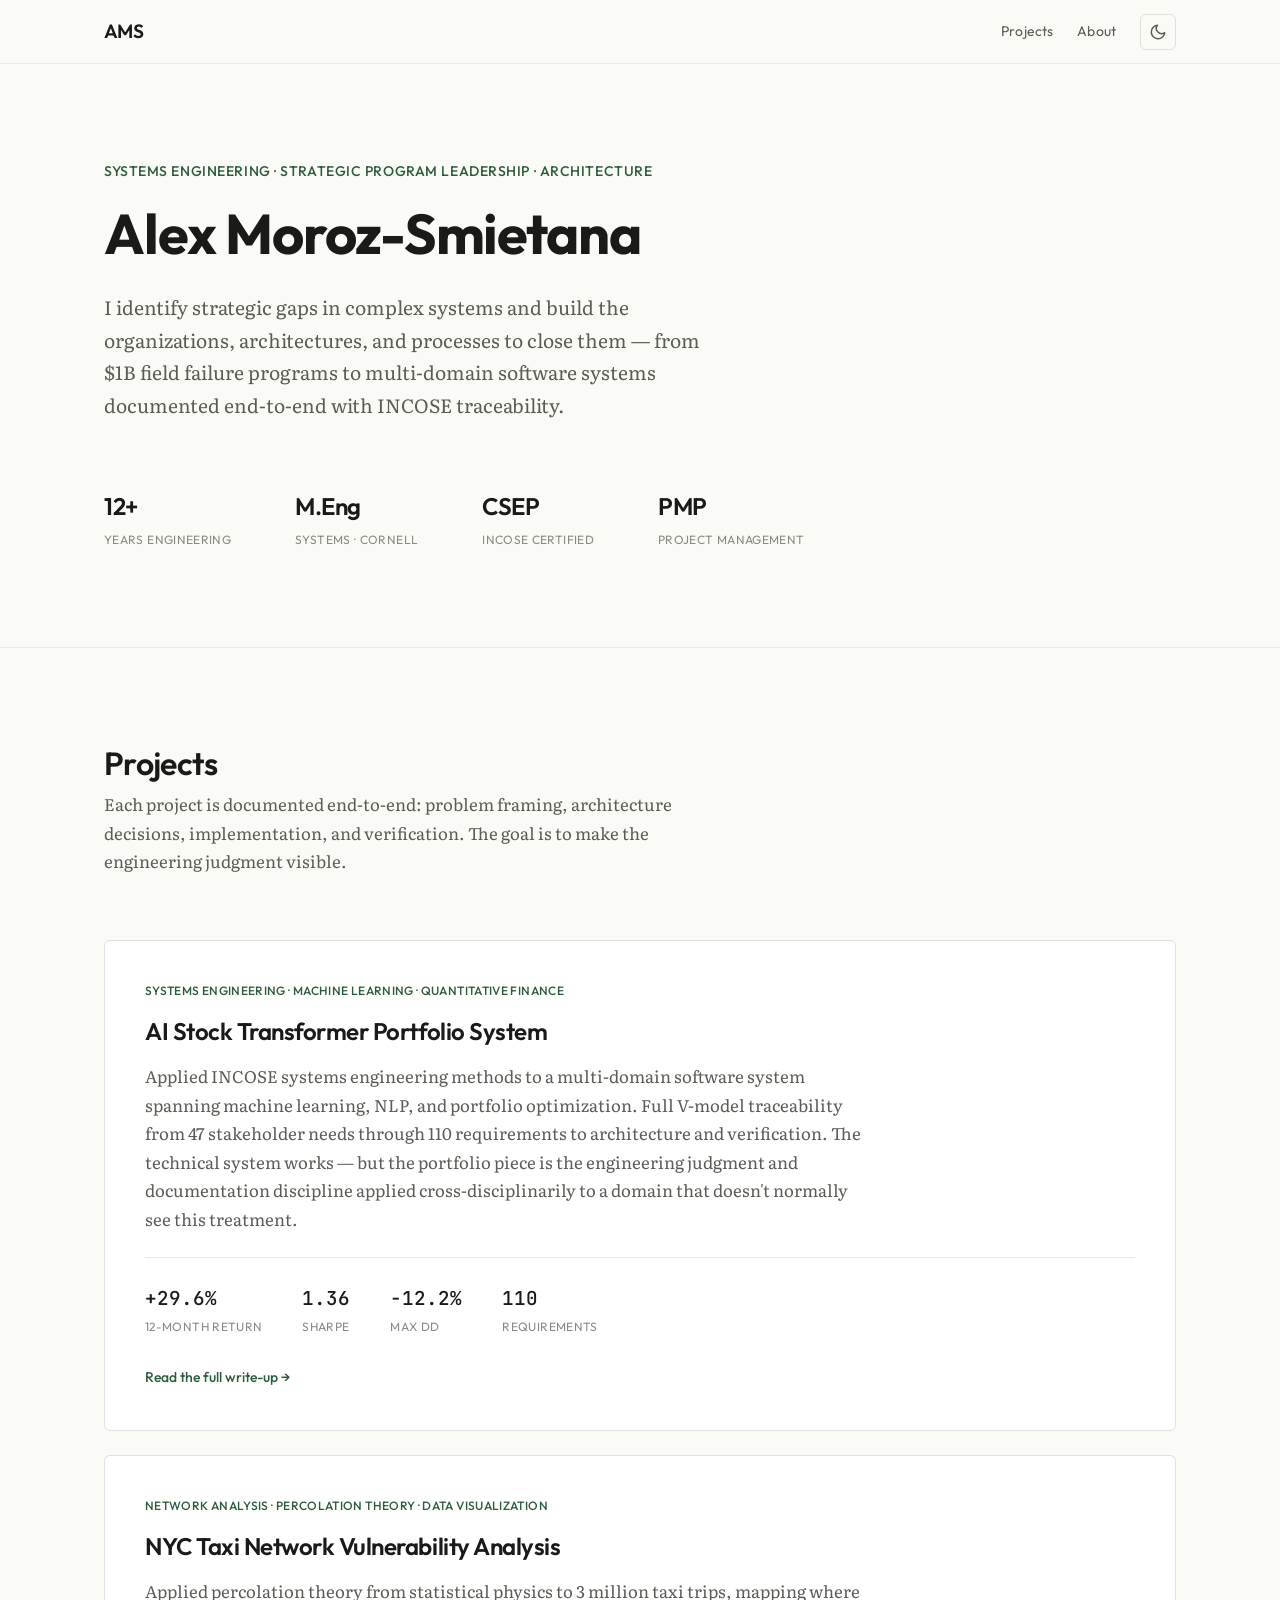
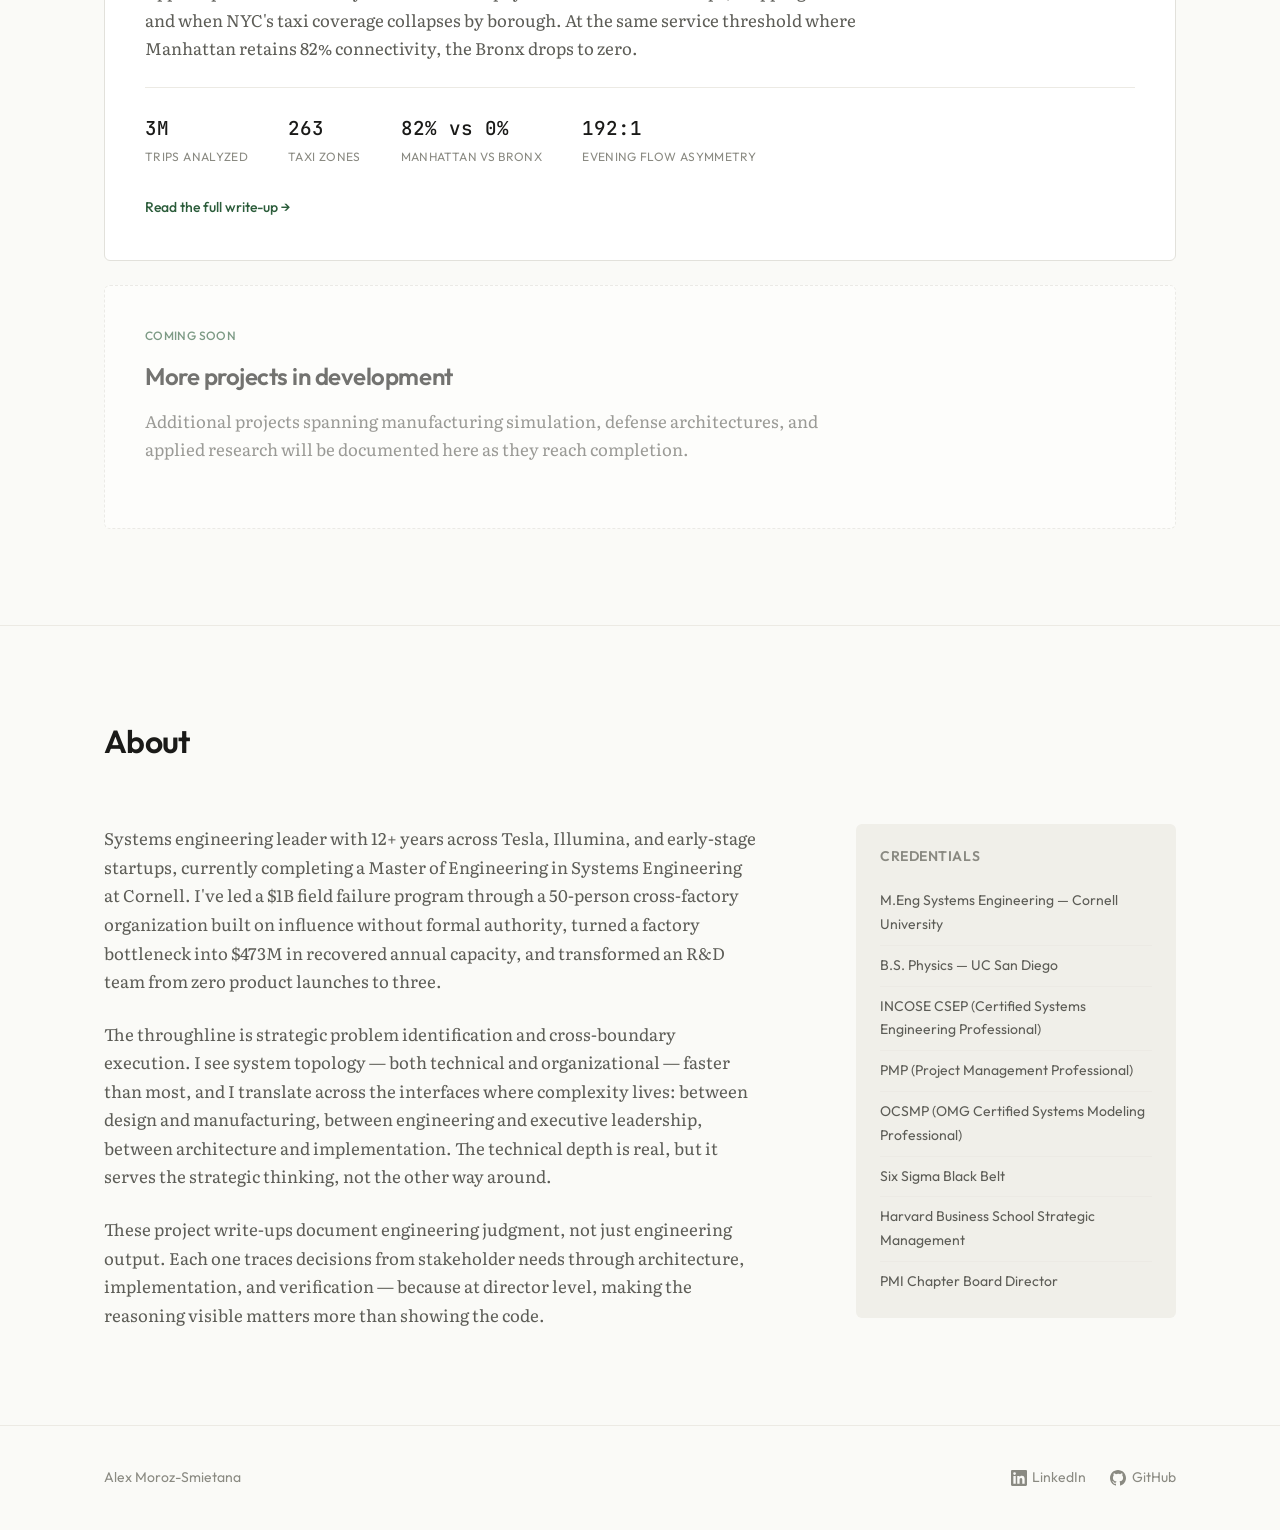
==== index.html @ ba76be2f "Update Stock Transformer card tag to Quantitative Finance Co-Authored-By: Claude Opus 4.6 (1M contex" ====
<!DOCTYPE html>
<html lang="en">
<head>
    <meta charset="UTF-8">
    <meta name="viewport" content="width=device-width, initial-scale=1.0">
    <title>Alex Moroz-Smietana — Systems Engineering & Architecture</title>
    <meta name="description" content="Systems engineer and architect. Director-level engineering leadership, MBSE, and complex system design.">
    <link rel="preconnect" href="https://fonts.googleapis.com">
    <link rel="preconnect" href="https://fonts.gstatic.com" crossorigin>
    <link href="https://fonts.googleapis.com/css2?family=Outfit:wght@300;400;500;600;700&family=Literata:ital,opsz,wght@0,7..72,300;0,7..72,400;0,7..72,500;1,7..72,400&family=JetBrains+Mono:wght@400;500&display=swap" rel="stylesheet">
    <link rel="icon" type="image/svg+xml" href="favicon.svg">
    <link rel="icon" type="image/png" sizes="32x32" href="favicon.png">
    <link rel="icon" type="image/x-icon" href="favicon.ico">
    <link rel="stylesheet" href="css/style.css">
</head>
<body>

    <!-- Navigation -->
    <nav class="nav" id="nav">
        <div class="nav-inner">
            <a href="/" class="nav-name">AMS</a>
            <div class="nav-links">
                <a href="#projects">Projects</a>
                <a href="#about">About</a>
                <button class="theme-toggle" id="theme-toggle" aria-label="Toggle dark mode">
                    <svg class="icon-sun" width="18" height="18" viewBox="0 0 24 24" fill="none" stroke="currentColor" stroke-width="2" stroke-linecap="round" stroke-linejoin="round">
                        <circle cx="12" cy="12" r="5"></circle>
                        <line x1="12" y1="1" x2="12" y2="3"></line>
                        <line x1="12" y1="21" x2="12" y2="23"></line>
                        <line x1="4.22" y1="4.22" x2="5.64" y2="5.64"></line>
                        <line x1="18.36" y1="18.36" x2="19.78" y2="19.78"></line>
                        <line x1="1" y1="12" x2="3" y2="12"></line>
                        <line x1="21" y1="12" x2="23" y2="12"></line>
                        <line x1="4.22" y1="19.78" x2="5.64" y2="18.36"></line>
                        <line x1="18.36" y1="5.64" x2="19.78" y2="4.22"></line>
                    </svg>
                    <svg class="icon-moon" width="18" height="18" viewBox="0 0 24 24" fill="none" stroke="currentColor" stroke-width="2" stroke-linecap="round" stroke-linejoin="round">
                        <path d="M21 12.79A9 9 0 1 1 11.21 3 7 7 0 0 0 21 12.79z"></path>
                    </svg>
                </button>
            </div>
        </div>
    </nav>

    <!-- Hero -->
    <header class="hero">
        <div class="container">
            <div class="hero-content">
                <p class="hero-label">Systems Engineering · Strategic Program Leadership · Architecture</p>
                <h1 class="hero-title">Alex Moroz-Smietana</h1>
                <p class="hero-subtitle">I identify strategic gaps in complex systems and build the organizations, architectures, and processes to close them — from $1B field failure programs to multi-domain software systems documented end-to-end with INCOSE traceability.</p>
            </div>
            <div class="hero-credentials">
                <div class="credential">
                    <span class="credential-value">12+</span>
                    <span class="credential-label">Years Engineering</span>
                </div>
                <div class="credential">
                    <span class="credential-value">M.Eng</span>
                    <span class="credential-label">Systems · Cornell</span>
                </div>
                <div class="credential">
                    <span class="credential-value">CSEP</span>
                    <span class="credential-label">INCOSE Certified</span>
                </div>
                <div class="credential">
                    <span class="credential-value">PMP</span>
                    <span class="credential-label">Project Management</span>
                </div>
            </div>
        </div>
    </header>

    <!-- Projects -->
    <section class="projects" id="projects">
        <div class="container">
            <div class="section-header">
                <h2 class="section-title">Projects</h2>
                <p class="section-desc">Each project is documented end-to-end: problem framing, architecture decisions, implementation, and verification. The goal is to make the engineering judgment visible.</p>
            </div>

            <div class="project-grid">
                <!-- Stock Transformer Card -->
                <a href="projects/stock-transformer.html" class="project-card">
                    <div class="card-tag">Systems Engineering · Machine Learning · Quantitative Finance</div>
                    <h3 class="card-title">AI Stock Transformer Portfolio System</h3>
                    <p class="card-desc">Applied INCOSE systems engineering methods to a multi-domain software system spanning machine learning, NLP, and portfolio optimization. Full V-model traceability from 47 stakeholder needs through 110 requirements to architecture and verification. The technical system works — but the portfolio piece is the engineering judgment and documentation discipline applied cross-disciplinarily to a domain that doesn't normally see this treatment.</p>
                    <div class="card-metrics">
                        <div class="metric">
                            <span class="metric-value">+29.6%</span>
                            <span class="metric-label">12-Month Return</span>
                        </div>
                        <div class="metric">
                            <span class="metric-value">1.36</span>
                            <span class="metric-label">Sharpe</span>
                        </div>
                        <div class="metric">
                            <span class="metric-value">-12.2%</span>
                            <span class="metric-label">Max DD</span>
                        </div>
                        <div class="metric">
                            <span class="metric-value">110</span>
                            <span class="metric-label">Requirements</span>
                        </div>
                    </div>
                    <span class="card-link">Read the full write-up →</span>
                </a>

                <!-- NYC Taxi Card -->
                <a href="projects/nyc-taxi.html" class="project-card">
                    <div class="card-tag">Network Analysis · Percolation Theory · Data Visualization</div>
                    <h3 class="card-title">NYC Taxi Network Vulnerability Analysis</h3>
                    <p class="card-desc">Applied percolation theory from statistical physics to 3 million taxi trips, mapping where and when NYC's taxi coverage collapses by borough. At the same service threshold where Manhattan retains 82% connectivity, the Bronx drops to zero.</p>
                    <div class="card-metrics">
                        <div class="metric">
                            <span class="metric-value">3M</span>
                            <span class="metric-label">Trips Analyzed</span>
                        </div>
                        <div class="metric">
                            <span class="metric-value">263</span>
                            <span class="metric-label">Taxi Zones</span>
                        </div>
                        <div class="metric">
                            <span class="metric-value">82% vs 0%</span>
                            <span class="metric-label">Manhattan vs Bronx</span>
                        </div>
                        <div class="metric">
                            <span class="metric-value">192:1</span>
                            <span class="metric-label">Evening Flow Asymmetry</span>
                        </div>
                    </div>
                    <span class="card-link">Read the full write-up &rarr;</span>
                </a>

                <!-- Placeholder for future projects -->
                <div class="project-card project-card--upcoming">
                    <div class="card-tag">Coming Soon</div>
                    <h3 class="card-title">More projects in development</h3>
                    <p class="card-desc">Additional projects spanning manufacturing simulation, defense architectures, and applied research will be documented here as they reach completion.</p>
                </div>
            </div>
        </div>
    </section>

    <!-- About -->
    <section class="about" id="about">
        <div class="container">
            <div class="section-header">
                <h2 class="section-title">About</h2>
            </div>
            <div class="about-content">
                <div class="about-text">
                    <p>Systems engineering leader with 12+ years across Tesla, Illumina, and early-stage startups, currently completing a Master of Engineering in Systems Engineering at Cornell. I've led a $1B field failure program through a 50-person cross-factory organization built on influence without formal authority, turned a factory bottleneck into $473M in recovered annual capacity, and transformed an R&D team from zero product launches to three.</p>
                    <p>The throughline is strategic problem identification and cross-boundary execution. I see system topology — both technical and organizational — faster than most, and I translate across the interfaces where complexity lives: between design and manufacturing, between engineering and executive leadership, between architecture and implementation. The technical depth is real, but it serves the strategic thinking, not the other way around.</p>
                    <p>These project write-ups document engineering judgment, not just engineering output. Each one traces decisions from stakeholder needs through architecture, implementation, and verification — because at director level, making the reasoning visible matters more than showing the code.</p>
                </div>
                <div class="about-certs">
                    <h3 class="about-certs-title">Credentials</h3>
                    <ul class="cert-list">
                        <li>M.Eng Systems Engineering — Cornell University</li>
                        <li>B.S. Physics — UC San Diego</li>
                        <li>INCOSE CSEP (Certified Systems Engineering Professional)</li>
                        <li>PMP (Project Management Professional)</li>
                        <li>OCSMP (OMG Certified Systems Modeling Professional)</li>
                        <li>Six Sigma Black Belt</li>
                        <li>Harvard Business School Strategic Management</li>
                        <li>PMI Chapter Board Director</li>
                    </ul>
                </div>
            </div>
        </div>
    </section>

    <!-- Footer -->
    <footer class="footer">
        <div class="container">
            <div class="footer-inner">
                <p class="footer-name">Alex Moroz-Smietana</p>
                <div class="footer-links">
                    <a href="https://www.linkedin.com/in/95835795" target="_blank" rel="noopener"><svg width="16" height="16" viewBox="0 0 24 24" fill="currentColor"><path d="M20.447 20.452h-3.554v-5.569c0-1.328-.027-3.037-1.852-3.037-1.853 0-2.136 1.445-2.136 2.939v5.667H9.351V9h3.414v1.561h.046c.477-.9 1.637-1.85 3.37-1.85 3.601 0 4.267 2.37 4.267 5.455v6.286zM5.337 7.433a2.062 2.062 0 0 1-2.063-2.065 2.064 2.064 0 1 1 2.063 2.065zm1.782 13.019H3.555V9h3.564v11.452zM22.225 0H1.771C.792 0 0 .774 0 1.729v20.542C0 23.227.792 24 1.771 24h20.451C23.2 24 24 23.227 24 22.271V1.729C24 .774 23.2 0 22.222 0h.003z"/></svg> LinkedIn</a>
                    <a href="https://github.com/Alexyms" target="_blank" rel="noopener"><svg width="16" height="16" viewBox="0 0 24 24" fill="currentColor"><path d="M12 0C5.374 0 0 5.373 0 12c0 5.302 3.438 9.8 8.207 11.387.599.111.793-.261.793-.577v-2.234c-3.338.726-4.033-1.416-4.033-1.416-.546-1.387-1.333-1.756-1.333-1.756-1.089-.745.083-.729.083-.729 1.205.084 1.839 1.237 1.839 1.237 1.07 1.834 2.807 1.304 3.492.997.107-.775.418-1.305.762-1.604-2.665-.305-5.467-1.334-5.467-5.931 0-1.311.469-2.381 1.236-3.221-.124-.303-.535-1.524.117-3.176 0 0 1.008-.322 3.301 1.23A11.509 11.509 0 0 1 12 5.803c1.02.005 2.047.138 3.006.404 2.291-1.552 3.297-1.23 3.297-1.23.653 1.653.242 2.874.118 3.176.77.84 1.235 1.911 1.235 3.221 0 4.609-2.807 5.624-5.479 5.921.43.372.823 1.102.823 2.222v3.293c0 .319.192.694.801.576C20.566 21.797 24 17.3 24 12c0-6.627-5.373-12-12-12z"/></svg> GitHub</a>
                </div>
            </div>
        </div>
    </footer>

    <script src="js/main.js"></script>
</body>
</html>
---- css/style.css ----
/* ============================================
   THEME VARIABLES
   ============================================ */

:root {
    /* Light theme (default) */
    --bg-primary: #FAFAF7;
    --bg-secondary: #F0EFE9;
    --bg-card: #FFFFFF;
    --bg-card-hover: #F7F7F4;
    --bg-nav: rgba(250, 250, 247, 0.92);
    --bg-code: #F0EFE9;

    --text-primary: #1A1A18;
    --text-secondary: #5C5C56;
    --text-tertiary: #8A8A82;
    --text-inverse: #FAFAF7;

    --accent: #2B5C3A;
    --accent-hover: #1E4429;
    --accent-muted: rgba(43, 92, 58, 0.08);

    --border: #E2E1DB;
    --border-light: #ECEAE4;

    --shadow-sm: 0 1px 2px rgba(26, 26, 24, 0.04);
    --shadow-md: 0 4px 12px rgba(26, 26, 24, 0.06);
    --shadow-lg: 0 8px 30px rgba(26, 26, 24, 0.08);

    /* Spacing scale */
    --space-xs: 0.25rem;
    --space-sm: 0.5rem;
    --space-md: 1rem;
    --space-lg: 1.5rem;
    --space-xl: 2.5rem;
    --space-2xl: 4rem;
    --space-3xl: 6rem;

    /* Typography */
    --font-display: 'Outfit', sans-serif;
    --font-body: 'Literata', serif;
    --font-mono: 'JetBrains Mono', monospace;

    --text-xs: 0.75rem;
    --text-sm: 0.875rem;
    --text-base: 1.05rem;
    --text-lg: 1.2rem;
    --text-xl: 1.5rem;
    --text-2xl: 2rem;
    --text-3xl: 2.75rem;
    --text-4xl: 3.5rem;

    /* Layout */
    --max-width: 1120px;
    --nav-height: 64px;
    --border-radius: 6px;

    /* Transitions */
    --transition-fast: 150ms ease;
    --transition-base: 250ms ease;
    --transition-slow: 400ms ease;
}

/* Dark theme */
[data-theme="dark"] {
    --bg-primary: #141413;
    --bg-secondary: #1E1E1C;
    --bg-card: #1E1E1C;
    --bg-card-hover: #262624;
    --bg-nav: rgba(20, 20, 19, 0.92);
    --bg-code: #1E1E1C;

    --text-primary: #EDEDEA;
    --text-secondary: #A3A39D;
    --text-tertiary: #6E6E68;
    --text-inverse: #141413;

    --accent: #5AAE72;
    --accent-hover: #6EC285;
    --accent-muted: rgba(90, 174, 114, 0.1);

    --border: #2A2A28;
    --border-light: #222220;

    --shadow-sm: 0 1px 2px rgba(0, 0, 0, 0.2);
    --shadow-md: 0 4px 12px rgba(0, 0, 0, 0.3);
    --shadow-lg: 0 8px 30px rgba(0, 0, 0, 0.4);
}


/* ============================================
   RESET & BASE
   ============================================ */

*, *::before, *::after {
    margin: 0;
    padding: 0;
    box-sizing: border-box;
}

html {
    scroll-behavior: smooth;
    scroll-padding-top: calc(var(--nav-height) + var(--space-lg));
}

body {
    font-family: var(--font-body);
    font-size: var(--text-base);
    line-height: 1.7;
    color: var(--text-primary);
    background-color: var(--bg-primary);
    transition: background-color var(--transition-base), color var(--transition-base);
    -webkit-font-smoothing: antialiased;
    -moz-osx-font-smoothing: grayscale;
}

a {
    color: var(--accent);
    text-decoration: none;
    transition: color var(--transition-fast);
}

a:hover {
    color: var(--accent-hover);
}

img {
    max-width: 100%;
    display: block;
}

h1, h2, h3, h4, h5, h6 {
    font-family: var(--font-display);
    line-height: 1.2;
    letter-spacing: -0.02em;
}

.container {
    max-width: var(--max-width);
    margin: 0 auto;
    padding: 0 var(--space-lg);
}


/* ============================================
   NAVIGATION
   ============================================ */

.nav {
    position: fixed;
    top: 0;
    left: 0;
    right: 0;
    height: var(--nav-height);
    background: var(--bg-nav);
    backdrop-filter: blur(12px);
    -webkit-backdrop-filter: blur(12px);
    border-bottom: 1px solid var(--border-light);
    z-index: 100;
    transition: background-color var(--transition-base), border-color var(--transition-base);
}

.nav-inner {
    max-width: var(--max-width);
    margin: 0 auto;
    padding: 0 var(--space-lg);
    height: 100%;
    display: flex;
    align-items: center;
    justify-content: space-between;
}

.nav-name {
    font-family: var(--font-display);
    font-weight: 600;
    font-size: var(--text-lg);
    color: var(--text-primary);
    letter-spacing: -0.03em;
}

.nav-name:hover {
    color: var(--text-primary);
}

.nav-links {
    display: flex;
    align-items: center;
    gap: var(--space-lg);
}

.nav-links a {
    font-family: var(--font-display);
    font-size: var(--text-sm);
    font-weight: 400;
    color: var(--text-secondary);
    letter-spacing: 0.01em;
    transition: color var(--transition-fast);
}

.nav-links a:hover {
    color: var(--text-primary);
}

.theme-toggle {
    background: none;
    border: 1px solid var(--border);
    border-radius: var(--border-radius);
    padding: var(--space-sm);
    cursor: pointer;
    color: var(--text-secondary);
    display: flex;
    align-items: center;
    justify-content: center;
    transition: color var(--transition-fast), border-color var(--transition-fast), background-color var(--transition-fast);
}

.theme-toggle:hover {
    color: var(--text-primary);
    border-color: var(--text-tertiary);
    background-color: var(--bg-secondary);
}

/* Show sun in dark mode, moon in light mode */
.icon-sun { display: none; }
.icon-moon { display: block; }

[data-theme="dark"] .icon-sun { display: block; }
[data-theme="dark"] .icon-moon { display: none; }


/* ============================================
   HERO
   ============================================ */

.hero {
    padding-top: calc(var(--nav-height) + var(--space-3xl));
    padding-bottom: var(--space-3xl);
    border-bottom: 1px solid var(--border-light);
}

.hero-content {
    max-width: 720px;
    margin-bottom: var(--space-2xl);
}

.hero-label {
    font-family: var(--font-display);
    font-size: var(--text-sm);
    font-weight: 500;
    color: var(--accent);
    letter-spacing: 0.04em;
    text-transform: uppercase;
    margin-bottom: var(--space-md);
}

.hero-title {
    font-size: var(--text-4xl);
    font-weight: 700;
    margin-bottom: var(--space-lg);
    color: var(--text-primary);
}

.hero-subtitle {
    font-size: var(--text-lg);
    color: var(--text-secondary);
    line-height: 1.7;
    max-width: 600px;
}

.hero-credentials {
    display: flex;
    gap: var(--space-2xl);
    flex-wrap: wrap;
}

.credential {
    display: flex;
    flex-direction: column;
    gap: var(--space-xs);
}

.credential-value {
    font-family: var(--font-display);
    font-size: var(--text-xl);
    font-weight: 600;
    color: var(--text-primary);
    letter-spacing: -0.02em;
}

.credential-label {
    font-family: var(--font-display);
    font-size: var(--text-xs);
    font-weight: 400;
    color: var(--text-tertiary);
    letter-spacing: 0.03em;
    text-transform: uppercase;
}


/* ============================================
   SECTIONS (shared)
   ============================================ */

.section-header {
    margin-bottom: var(--space-2xl);
}

.section-title {
    font-size: var(--text-2xl);
    font-weight: 600;
    margin-bottom: var(--space-sm);
    color: var(--text-primary);
}

.section-desc {
    font-size: var(--text-base);
    color: var(--text-secondary);
    max-width: 640px;
    line-height: 1.7;
}


/* ============================================
   PROJECT CARDS
   ============================================ */

.projects {
    padding: var(--space-3xl) 0;
}

.project-grid {
    display: grid;
    grid-template-columns: 1fr;
    gap: var(--space-lg);
}

.project-card {
    display: block;
    background: var(--bg-card);
    border: 1px solid var(--border);
    border-radius: var(--border-radius);
    padding: var(--space-xl);
    transition: border-color var(--transition-fast), box-shadow var(--transition-fast), background-color var(--transition-fast);
    color: var(--text-primary);
}

a.project-card:hover {
    border-color: var(--accent);
    box-shadow: var(--shadow-md);
    background: var(--bg-card-hover);
    color: var(--text-primary);
}

.project-card--upcoming {
    border-style: dashed;
    opacity: 0.6;
}

.card-tag {
    font-family: var(--font-display);
    font-size: var(--text-xs);
    font-weight: 500;
    color: var(--accent);
    letter-spacing: 0.03em;
    text-transform: uppercase;
    margin-bottom: var(--space-md);
}

.card-title {
    font-size: var(--text-xl);
    font-weight: 600;
    margin-bottom: var(--space-md);
    color: var(--text-primary);
}

.card-desc {
    font-size: var(--text-base);
    color: var(--text-secondary);
    line-height: 1.7;
    margin-bottom: var(--space-lg);
    max-width: 720px;
}

.card-metrics {
    display: flex;
    gap: var(--space-xl);
    flex-wrap: wrap;
    padding-top: var(--space-lg);
    border-top: 1px solid var(--border-light);
    margin-bottom: var(--space-lg);
}

.metric {
    display: flex;
    flex-direction: column;
    gap: 2px;
}

.metric-value {
    font-family: var(--font-mono);
    font-size: var(--text-lg);
    font-weight: 500;
    color: var(--text-primary);
}

.metric-label {
    font-family: var(--font-display);
    font-size: var(--text-xs);
    color: var(--text-tertiary);
    letter-spacing: 0.03em;
    text-transform: uppercase;
}

.card-link {
    font-family: var(--font-display);
    font-size: var(--text-sm);
    font-weight: 500;
    color: var(--accent);
    transition: color var(--transition-fast);
}

a.project-card:hover .card-link {
    color: var(--accent-hover);
}


/* ============================================
   ABOUT
   ============================================ */

.about {
    padding: var(--space-3xl) 0;
    border-top: 1px solid var(--border-light);
}

.about-content {
    display: grid;
    grid-template-columns: 1fr 320px;
    gap: var(--space-3xl);
    align-items: start;
}

.about-text p {
    margin-bottom: var(--space-lg);
    color: var(--text-secondary);
}

.about-text p:last-child {
    margin-bottom: 0;
}

.about-certs {
    padding: var(--space-lg);
    background: var(--bg-secondary);
    border-radius: var(--border-radius);
}

.about-certs-title {
    font-size: var(--text-sm);
    font-weight: 600;
    text-transform: uppercase;
    letter-spacing: 0.04em;
    color: var(--text-tertiary);
    margin-bottom: var(--space-md);
}

.cert-list {
    list-style: none;
}

.cert-list li {
    font-family: var(--font-display);
    font-size: var(--text-sm);
    color: var(--text-secondary);
    padding: var(--space-sm) 0;
    border-bottom: 1px solid var(--border-light);
}

.cert-list li:last-child {
    border-bottom: none;
    padding-bottom: 0;
}


/* ============================================
   FOOTER
   ============================================ */

.footer {
    padding: var(--space-xl) 0;
    border-top: 1px solid var(--border-light);
}

.footer-inner {
    display: flex;
    align-items: center;
    justify-content: space-between;
}

.footer-name {
    font-family: var(--font-display);
    font-size: var(--text-sm);
    color: var(--text-tertiary);
}

.footer-links {
    display: flex;
    gap: var(--space-lg);
}

.footer-links a {
    font-family: var(--font-display);
    font-size: var(--text-sm);
    color: var(--text-tertiary);
    display: inline-flex;
    align-items: center;
    gap: 0.35rem;
    transition: color var(--transition-fast);
}

.footer-links a:hover {
    color: var(--text-primary);
}


/* ============================================
   PROJECT PAGE LAYOUT
   (used by individual project write-ups)
   ============================================ */

.project-hero {
    padding-top: calc(var(--nav-height) + var(--space-3xl));
    padding-bottom: var(--space-2xl);
    border-bottom: 1px solid var(--border-light);
}

.project-hero-back {
    font-family: var(--font-display);
    font-size: var(--text-sm);
    color: var(--text-tertiary);
    display: inline-flex;
    align-items: center;
    gap: var(--space-sm);
    margin-bottom: var(--space-xl);
    transition: color var(--transition-fast);
}

.project-hero-back:hover {
    color: var(--text-primary);
}

.project-hero-title {
    font-size: var(--text-3xl);
    font-weight: 700;
    margin-bottom: var(--space-md);
}

.project-hero-summary {
    font-size: var(--text-lg);
    color: var(--text-secondary);
    max-width: 680px;
    line-height: 1.7;
    margin-bottom: var(--space-xl);
}

.project-metrics-bar {
    display: flex;
    gap: var(--space-xl);
    flex-wrap: wrap;
    padding: var(--space-lg);
    background: var(--bg-secondary);
    border-radius: var(--border-radius);
}

.project-body {
    padding: var(--space-3xl) 0;
}

.project-body .container {
    max-width: 780px;
}

.project-section {
    margin-bottom: var(--space-3xl);
}

.project-section:last-child {
    margin-bottom: 0;
}

.project-section h2 {
    font-size: var(--text-xl);
    font-weight: 600;
    margin-bottom: var(--space-lg);
    padding-bottom: var(--space-sm);
    border-bottom: 2px solid var(--accent);
    display: inline-block;
}

.project-section h3 {
    font-size: var(--text-lg);
    font-weight: 600;
    margin-top: var(--space-xl);
    margin-bottom: var(--space-md);
}

.project-section p {
    color: var(--text-secondary);
    margin-bottom: var(--space-lg);
}

.project-section p:last-child {
    margin-bottom: 0;
}

/* Image / diagram containers */
.figure {
    margin: var(--space-xl) 0;
    padding: var(--space-lg);
    background: var(--bg-secondary);
    border-radius: var(--border-radius);
    border: 1px solid var(--border-light);
}

.figure img {
    width: 100%;
    border-radius: calc(var(--border-radius) - 2px);
}

.figure-caption {
    font-family: var(--font-display);
    font-size: var(--text-sm);
    color: var(--text-tertiary);
    margin-top: var(--space-md);
    text-align: center;
}

/* Callout / decision boxes */
.callout {
    padding: var(--space-lg);
    background: var(--accent-muted);
    border-left: 3px solid var(--accent);
    border-radius: 0 var(--border-radius) var(--border-radius) 0;
    margin: var(--space-xl) 0;
}

.callout-title {
    font-family: var(--font-display);
    font-size: var(--text-sm);
    font-weight: 600;
    color: var(--accent);
    text-transform: uppercase;
    letter-spacing: 0.03em;
    margin-bottom: var(--space-sm);
}

.callout p {
    color: var(--text-secondary);
    margin-bottom: 0;
}


/* ============================================
   CHORD PAIR (side-by-side figures)
   ============================================ */

.chord-pair {
    display: grid;
    grid-template-columns: 1fr 1fr;
    gap: 1rem;
}


/* ============================================
   RESPONSIVE
   ============================================ */

@media (max-width: 768px) {
    :root {
        --text-4xl: 2.25rem;
        --text-3xl: 1.875rem;
        --text-2xl: 1.5rem;
    }

    .chord-pair {
        grid-template-columns: 1fr;
    }

    .hero-credentials {
        gap: var(--space-lg);
    }

    .about-content {
        grid-template-columns: 1fr;
        gap: var(--space-xl);
    }

    .footer-inner {
        flex-direction: column;
        gap: var(--space-md);
        text-align: center;
    }

    .card-metrics {
        gap: var(--space-lg);
    }

    .project-metrics-bar {
        gap: var(--space-lg);
    }
}

@media (max-width: 480px) {
    :root {
        --text-4xl: 1.875rem;
        --text-3xl: 1.5rem;
    }

    .container {
        padding: 0 var(--space-md);
    }

    .hero-credentials {
        display: grid;
        grid-template-columns: 1fr 1fr;
    }

    .card-metrics {
        display: grid;
        grid-template-columns: 1fr 1fr;
    }
}


/* ============================================
   LIGHTBOX
   ============================================ */

.figure img {
    cursor: pointer;
}

.lightbox-overlay {
    position: fixed;
    top: 0;
    left: 0;
    width: 100%;
    height: 100%;
    background: rgba(0, 0, 0, 0.9);
    z-index: 200;
    display: flex;
    align-items: center;
    justify-content: center;
    cursor: pointer;
    opacity: 0;
    transition: opacity var(--transition-base);
}

.lightbox-overlay.is-visible {
    opacity: 1;
}

.interactive-map-link:hover {
    background-color: var(--accent);
    color: var(--text-inverse);
}


.lightbox-overlay img {
    max-width: 90vw;
    max-height: 90vh;
    border-radius: var(--border-radius);
    box-shadow: 0 0 60px rgba(0, 0, 0, 0.5);
}
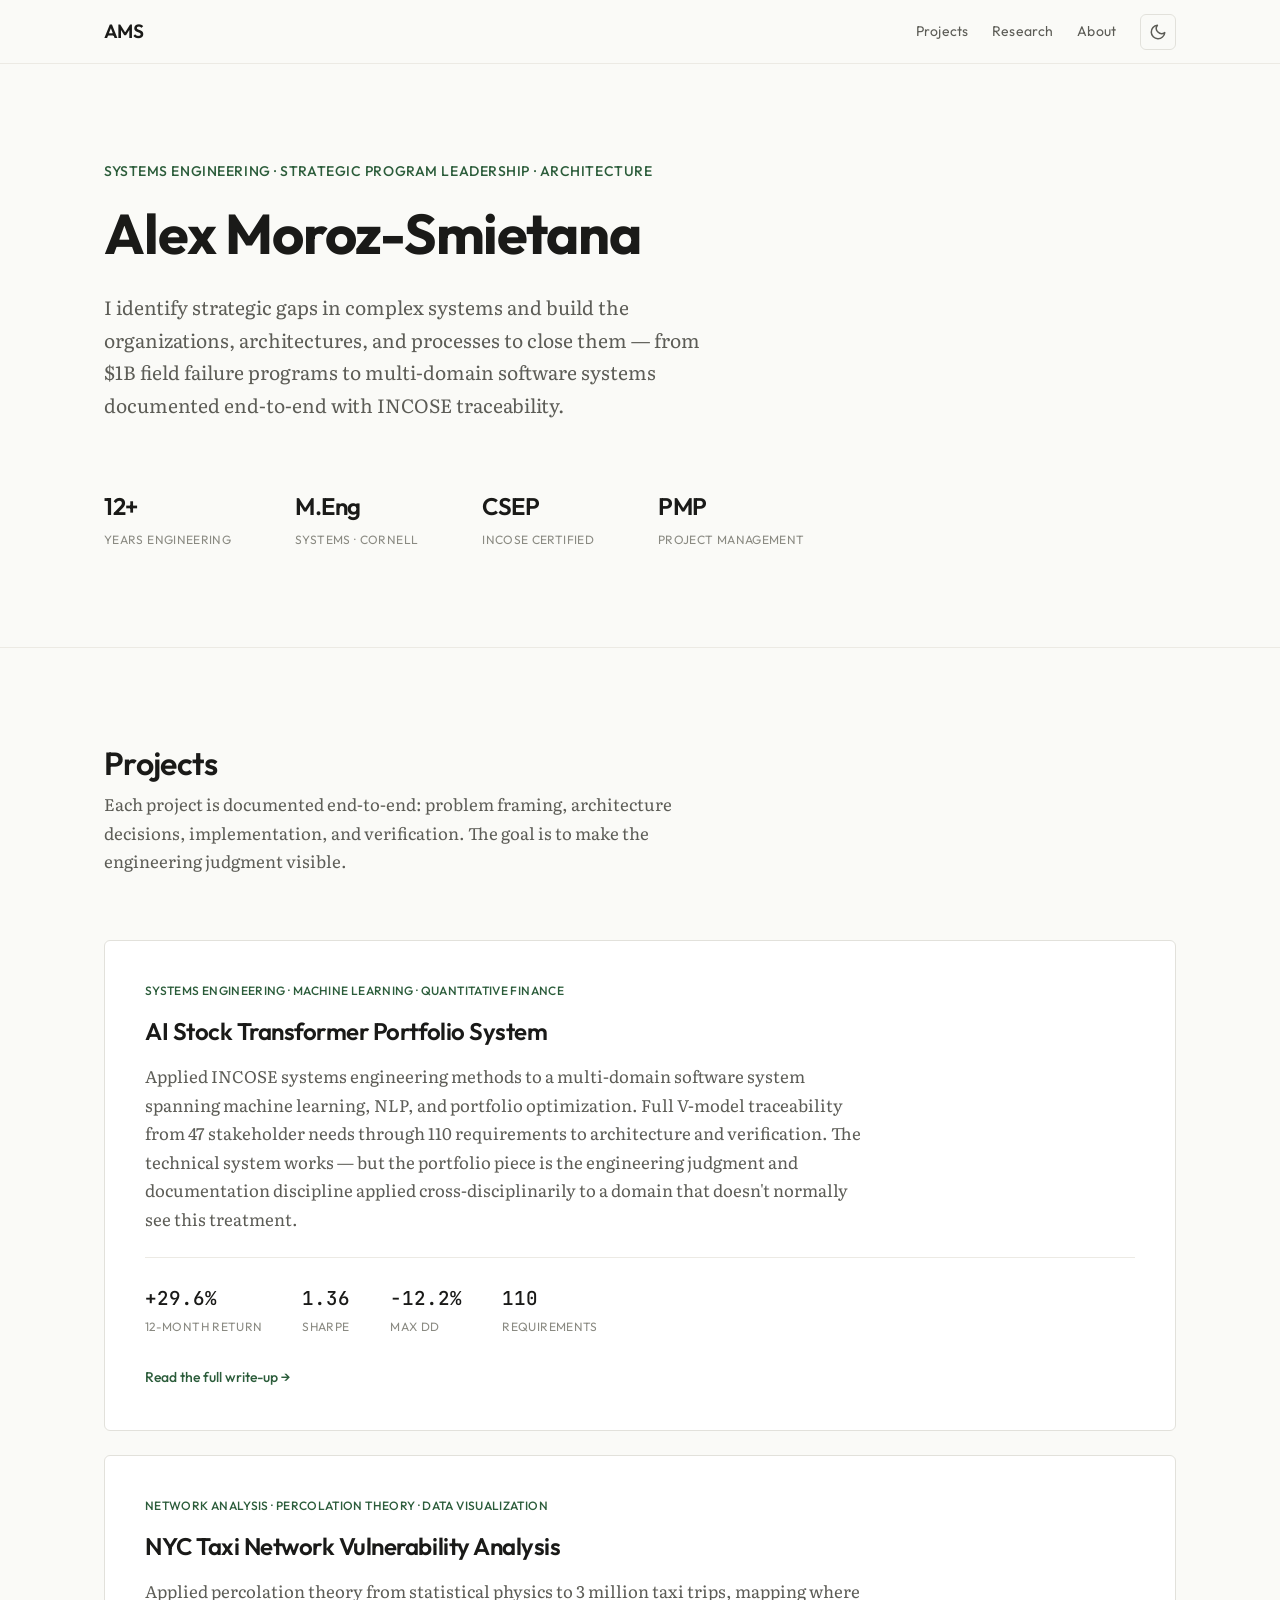
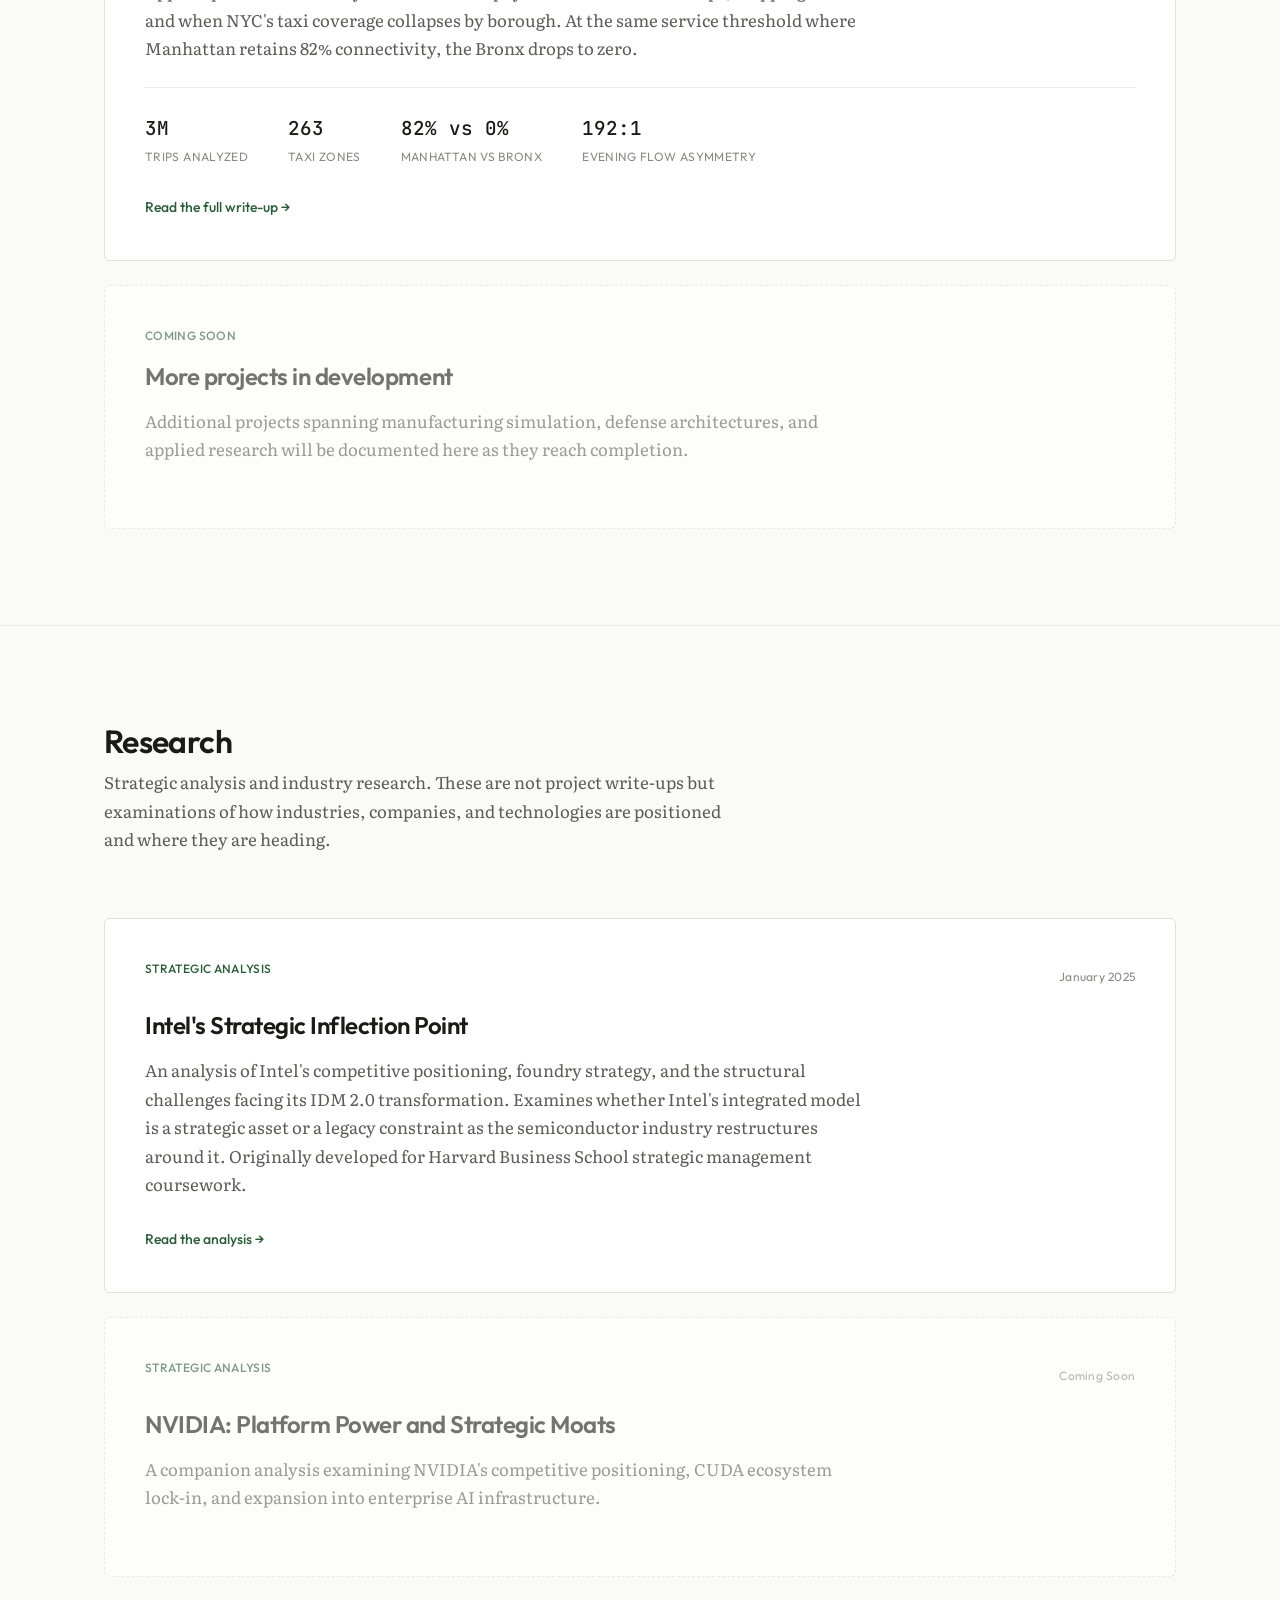
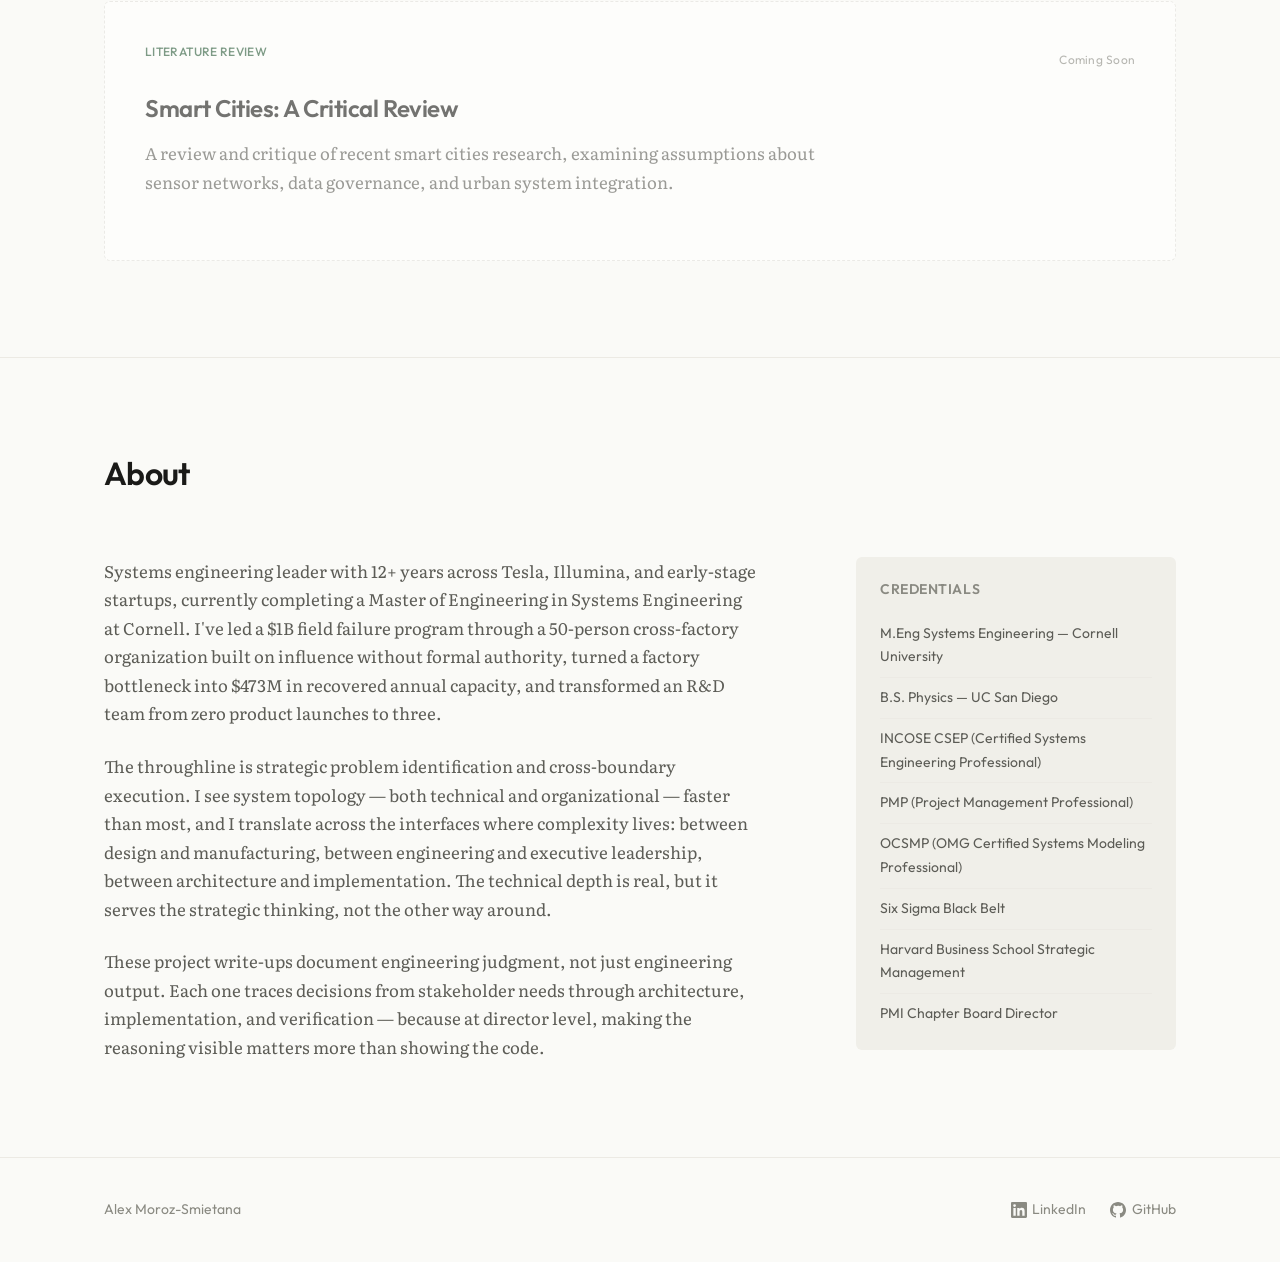
==== commit c7111129: "Add Research section with Intel strategic analysis page New Research section on homepage with 3 card" ====
--- a/index.html
+++ b/index.html
@@ -21,6 +21,7 @@
             <a href="/" class="nav-name">AMS</a>
             <div class="nav-links">
                 <a href="#projects">Projects</a>
+                <a href="#research">Research</a>
                 <a href="#about">About</a>
                 <button class="theme-toggle" id="theme-toggle" aria-label="Toggle dark mode">
                     <svg class="icon-sun" width="18" height="18" viewBox="0 0 24 24" fill="none" stroke="currentColor" stroke-width="2" stroke-linecap="round" stroke-linejoin="round">
@@ -142,6 +143,49 @@
         </div>
     </section>
 
+    <!-- Research -->
+    <section class="research" id="research">
+        <div class="container">
+            <div class="section-header">
+                <h2 class="section-title">Research</h2>
+                <p class="section-desc">Strategic analysis and industry research. These are not project write-ups but examinations of how industries, companies, and technologies are positioned and where they are heading.</p>
+            </div>
+
+            <div class="research-grid">
+                <!-- Intel Strategic Analysis Card -->
+                <a href="research/intel-strategic-analysis.html" class="research-card">
+                    <div class="card-tag-row">
+                        <span class="card-tag">Strategic Analysis</span>
+                        <span class="card-date">January 2025</span>
+                    </div>
+                    <h3 class="card-title">Intel's Strategic Inflection Point</h3>
+                    <p class="card-desc">An analysis of Intel's competitive positioning, foundry strategy, and the structural challenges facing its IDM 2.0 transformation. Examines whether Intel's integrated model is a strategic asset or a legacy constraint as the semiconductor industry restructures around it. Originally developed for Harvard Business School strategic management coursework.</p>
+                    <span class="card-link">Read the analysis &rarr;</span>
+                </a>
+
+                <!-- NVIDIA Analysis Card (placeholder) -->
+                <div class="research-card research-card--upcoming">
+                    <div class="card-tag-row">
+                        <span class="card-tag">Strategic Analysis</span>
+                        <span class="card-date">Coming Soon</span>
+                    </div>
+                    <h3 class="card-title">NVIDIA: Platform Power and Strategic Moats</h3>
+                    <p class="card-desc">A companion analysis examining NVIDIA's competitive positioning, CUDA ecosystem lock-in, and expansion into enterprise AI infrastructure.</p>
+                </div>
+
+                <!-- Smart Cities Paper Review (placeholder) -->
+                <div class="research-card research-card--upcoming">
+                    <div class="card-tag-row">
+                        <span class="card-tag">Literature Review</span>
+                        <span class="card-date">Coming Soon</span>
+                    </div>
+                    <h3 class="card-title">Smart Cities: A Critical Review</h3>
+                    <p class="card-desc">A review and critique of recent smart cities research, examining assumptions about sensor networks, data governance, and urban system integration.</p>
+                </div>
+            </div>
+        </div>
+    </section>
+
     <!-- About -->
     <section class="about" id="about">
         <div class="container">
--- a/css/style.css
+++ b/css/style.css
@@ -425,6 +425,67 @@
 
 
 /* ============================================
+   RESEARCH CARDS
+   ============================================ */
+
+.research {
+    padding: var(--space-3xl) 0;
+    border-top: 1px solid var(--border-light);
+}
+
+.research-grid {
+    display: grid;
+    grid-template-columns: 1fr;
+    gap: var(--space-lg);
+}
+
+.research-card {
+    display: block;
+    background: var(--bg-card);
+    border: 1px solid var(--border);
+    border-radius: var(--border-radius);
+    padding: var(--space-xl);
+    transition: border-color var(--transition-fast), box-shadow var(--transition-fast), background-color var(--transition-fast);
+    color: var(--text-primary);
+}
+
+a.research-card:hover {
+    border-color: var(--accent);
+    box-shadow: var(--shadow-md);
+    background: var(--bg-card-hover);
+    color: var(--text-primary);
+}
+
+.research-card--upcoming {
+    border-style: dashed;
+    opacity: 0.6;
+}
+
+.card-tag-row {
+    display: flex;
+    align-items: center;
+    justify-content: space-between;
+    margin-bottom: var(--space-md);
+}
+
+.card-date {
+    font-family: var(--font-display);
+    font-size: var(--text-xs);
+    font-weight: 400;
+    color: var(--text-tertiary);
+    letter-spacing: 0.02em;
+}
+
+.research-meta {
+    font-family: var(--font-display);
+    font-size: var(--text-sm);
+    color: var(--text-tertiary);
+    letter-spacing: 0.02em;
+    margin-top: var(--space-md);
+}
+
+
+/* ============================================
    ABOUT
    ============================================ */
 
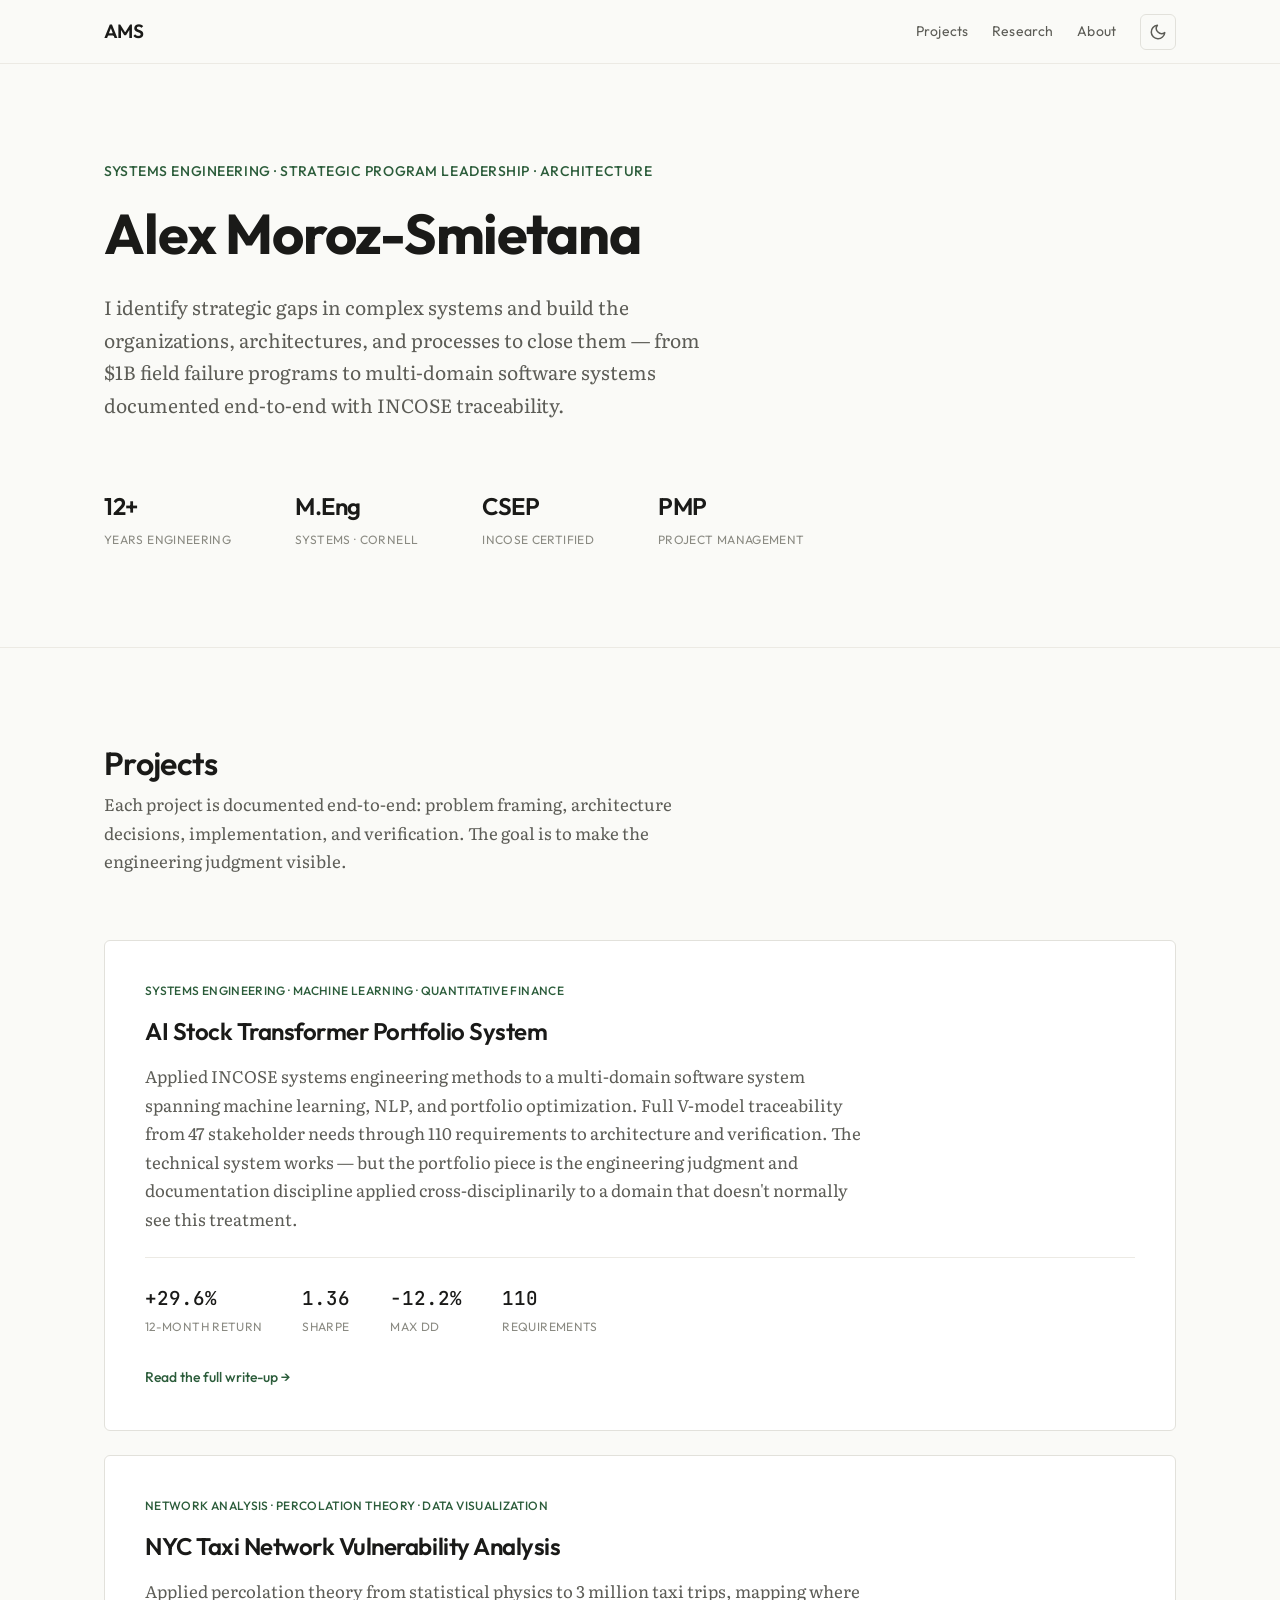
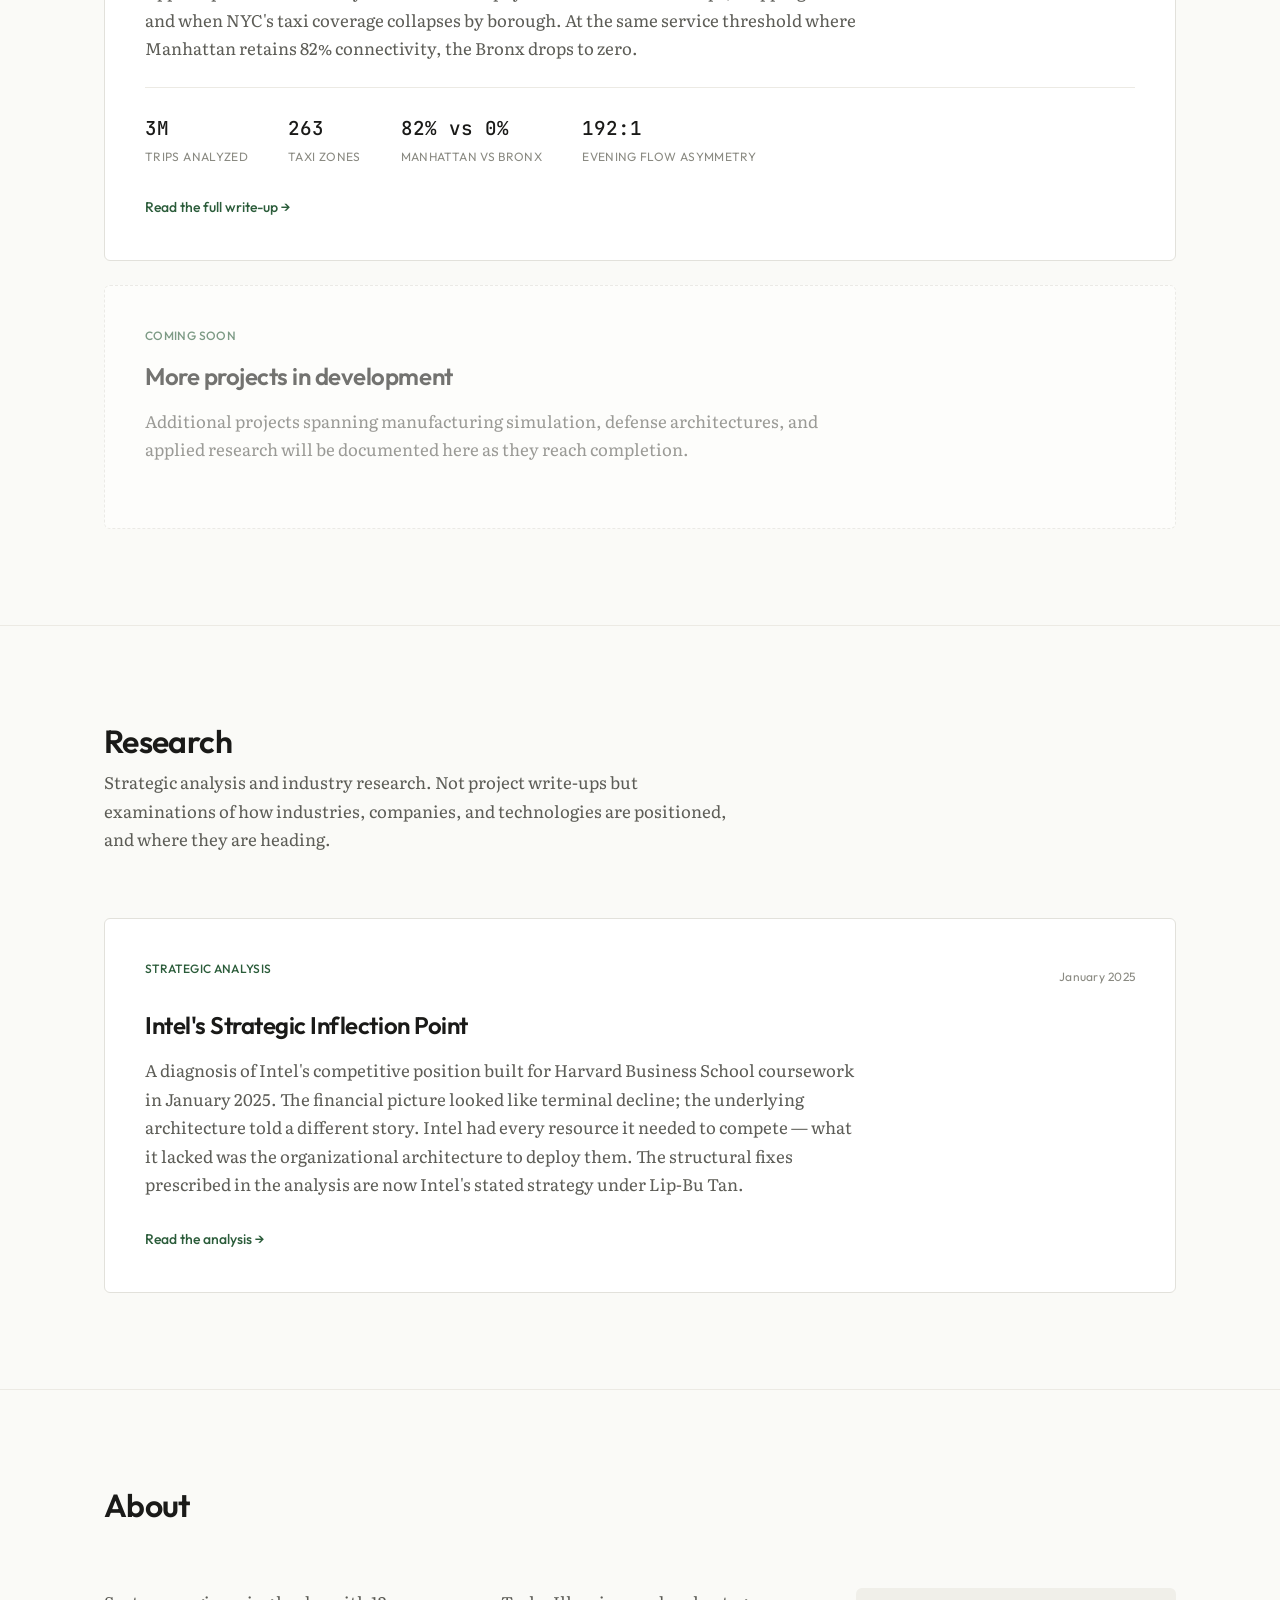
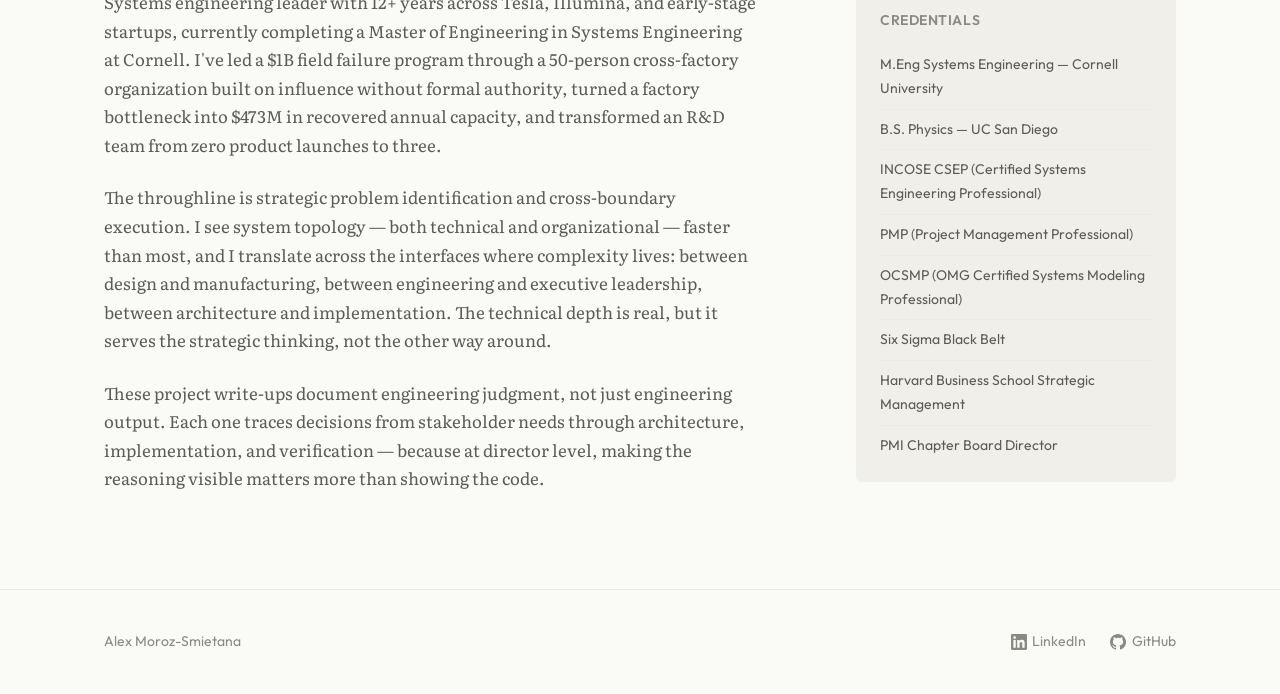
==== commit 392d2608: "Add Research section and Intel strategic analysis article" ====
--- a/index.html
+++ b/index.html
@@ -148,40 +148,19 @@
         <div class="container">
             <div class="section-header">
                 <h2 class="section-title">Research</h2>
-                <p class="section-desc">Strategic analysis and industry research. These are not project write-ups but examinations of how industries, companies, and technologies are positioned and where they are heading.</p>
+                <p class="section-desc">Strategic analysis and industry research. Not project write-ups but examinations of how industries, companies, and technologies are positioned, and where they are heading.</p>
             </div>
 
             <div class="research-grid">
-                <!-- Intel Strategic Analysis Card -->
-                <a href="research/intel-strategic-analysis.html" class="research-card">
+                <a href="research/intel-strategic-analysis.html" class="project-card">
                     <div class="card-tag-row">
                         <span class="card-tag">Strategic Analysis</span>
                         <span class="card-date">January 2025</span>
                     </div>
                     <h3 class="card-title">Intel's Strategic Inflection Point</h3>
-                    <p class="card-desc">An analysis of Intel's competitive positioning, foundry strategy, and the structural challenges facing its IDM 2.0 transformation. Examines whether Intel's integrated model is a strategic asset or a legacy constraint as the semiconductor industry restructures around it. Originally developed for Harvard Business School strategic management coursework.</p>
+                    <p class="card-desc">A diagnosis of Intel's competitive position built for Harvard Business School coursework in January 2025. The financial picture looked like terminal decline; the underlying architecture told a different story. Intel had every resource it needed to compete &mdash; what it lacked was the organizational architecture to deploy them. The structural fixes prescribed in the analysis are now Intel's stated strategy under Lip-Bu Tan.</p>
                     <span class="card-link">Read the analysis &rarr;</span>
                 </a>
-
-                <!-- NVIDIA Analysis Card (placeholder) -->
-                <div class="research-card research-card--upcoming">
-                    <div class="card-tag-row">
-                        <span class="card-tag">Strategic Analysis</span>
-                        <span class="card-date">Coming Soon</span>
-                    </div>
-                    <h3 class="card-title">NVIDIA: Platform Power and Strategic Moats</h3>
-                    <p class="card-desc">A companion analysis examining NVIDIA's competitive positioning, CUDA ecosystem lock-in, and expansion into enterprise AI infrastructure.</p>
-                </div>
-
-                <!-- Smart Cities Paper Review (placeholder) -->
-                <div class="research-card research-card--upcoming">
-                    <div class="card-tag-row">
-                        <span class="card-tag">Literature Review</span>
-                        <span class="card-date">Coming Soon</span>
-                    </div>
-                    <h3 class="card-title">Smart Cities: A Critical Review</h3>
-                    <p class="card-desc">A review and critique of recent smart cities research, examining assumptions about sensor networks, data governance, and urban system integration.</p>
-                </div>
             </div>
         </div>
     </section>
--- a/css/style.css
+++ b/css/style.css
@@ -23,6 +23,12 @@
     --border: #E2E1DB;
     --border-light: #ECEAE4;
 
+    /* Aliases for research article inline styles */
+    --bg: #FAFAF7;
+    --text: #1A1A18;
+    --text-muted: #5C5C56;
+    --accent-wash: rgba(43, 92, 58, 0.06);
+
     --shadow-sm: 0 1px 2px rgba(26, 26, 24, 0.04);
     --shadow-md: 0 4px 12px rgba(26, 26, 24, 0.06);
     --shadow-lg: 0 8px 30px rgba(26, 26, 24, 0.08);
@@ -81,6 +87,12 @@
 
     --border: #2A2A28;
     --border-light: #222220;
+
+    /* Aliases for research article inline styles */
+    --bg: #141413;
+    --text: #EDEDEA;
+    --text-muted: #A3A39D;
+    --accent-wash: rgba(90, 174, 114, 0.08);
 
     --shadow-sm: 0 1px 2px rgba(0, 0, 0, 0.2);
     --shadow-md: 0 4px 12px rgba(0, 0, 0, 0.3);
@@ -328,7 +340,8 @@
     padding: var(--space-3xl) 0;
 }
 
-.project-grid {
+.project-grid,
+.research-grid {
     display: grid;
     grid-template-columns: 1fr;
     gap: var(--space-lg);
@@ -431,34 +444,6 @@
 .research {
     padding: var(--space-3xl) 0;
     border-top: 1px solid var(--border-light);
-}
-
-.research-grid {
-    display: grid;
-    grid-template-columns: 1fr;
-    gap: var(--space-lg);
-}
-
-.research-card {
-    display: block;
-    background: var(--bg-card);
-    border: 1px solid var(--border);
-    border-radius: var(--border-radius);
-    padding: var(--space-xl);
-    transition: border-color var(--transition-fast), box-shadow var(--transition-fast), background-color var(--transition-fast);
-    color: var(--text-primary);
-}
-
-a.research-card:hover {
-    border-color: var(--accent);
-    box-shadow: var(--shadow-md);
-    background: var(--bg-card-hover);
-    color: var(--text-primary);
-}
-
-.research-card--upcoming {
-    border-style: dashed;
-    opacity: 0.6;
 }
 
 .card-tag-row {
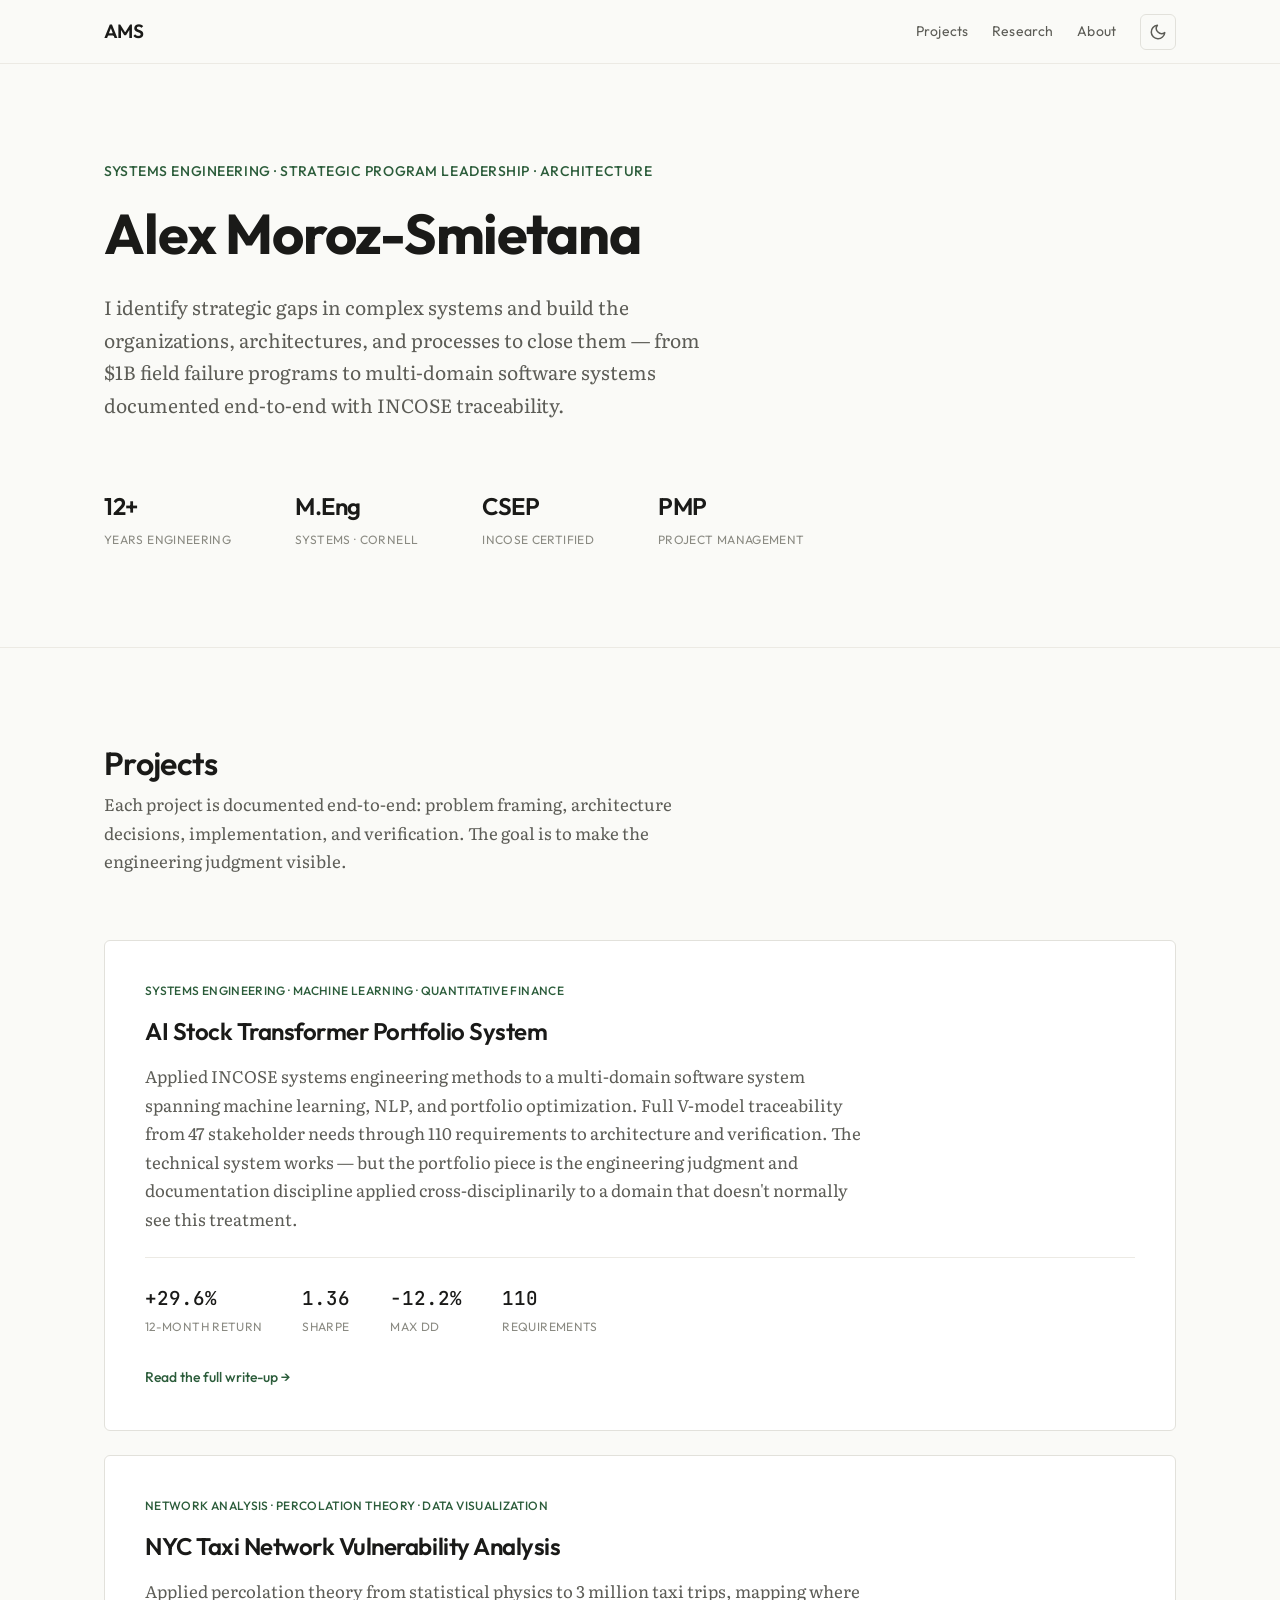
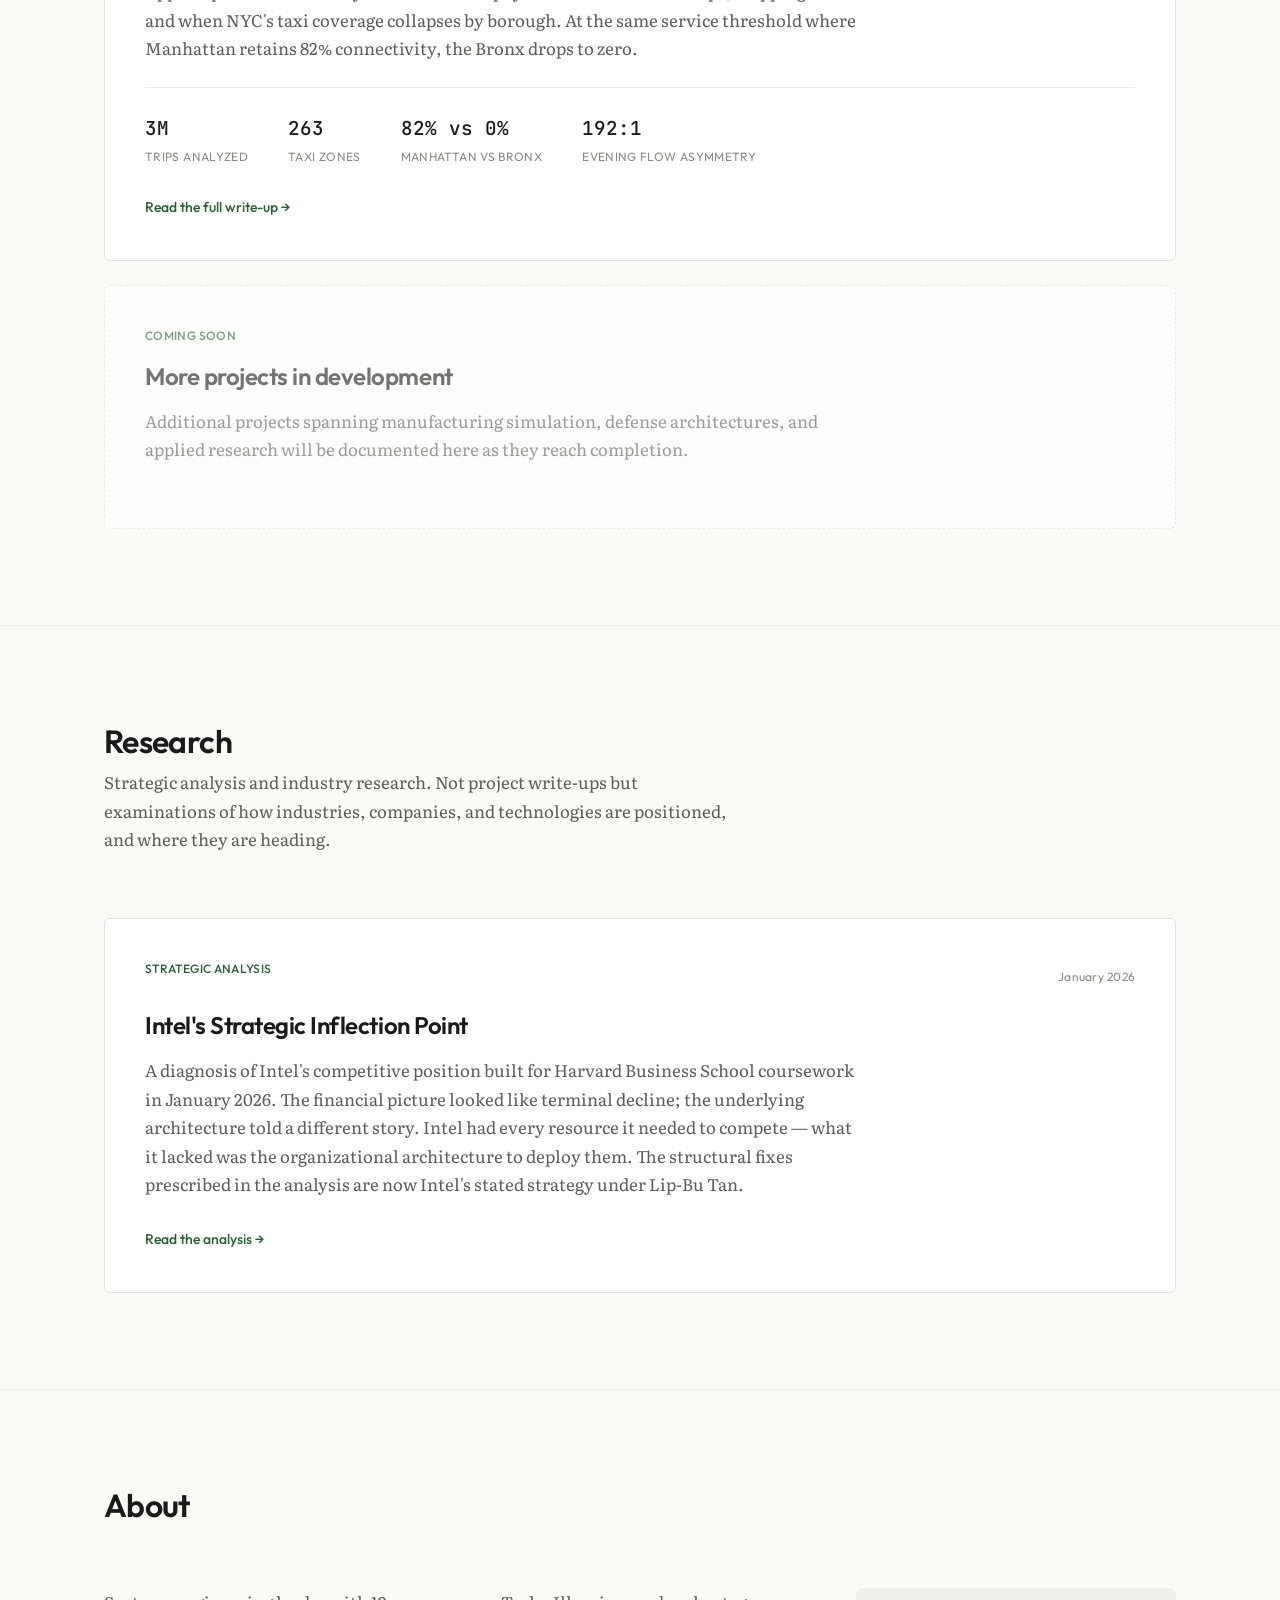
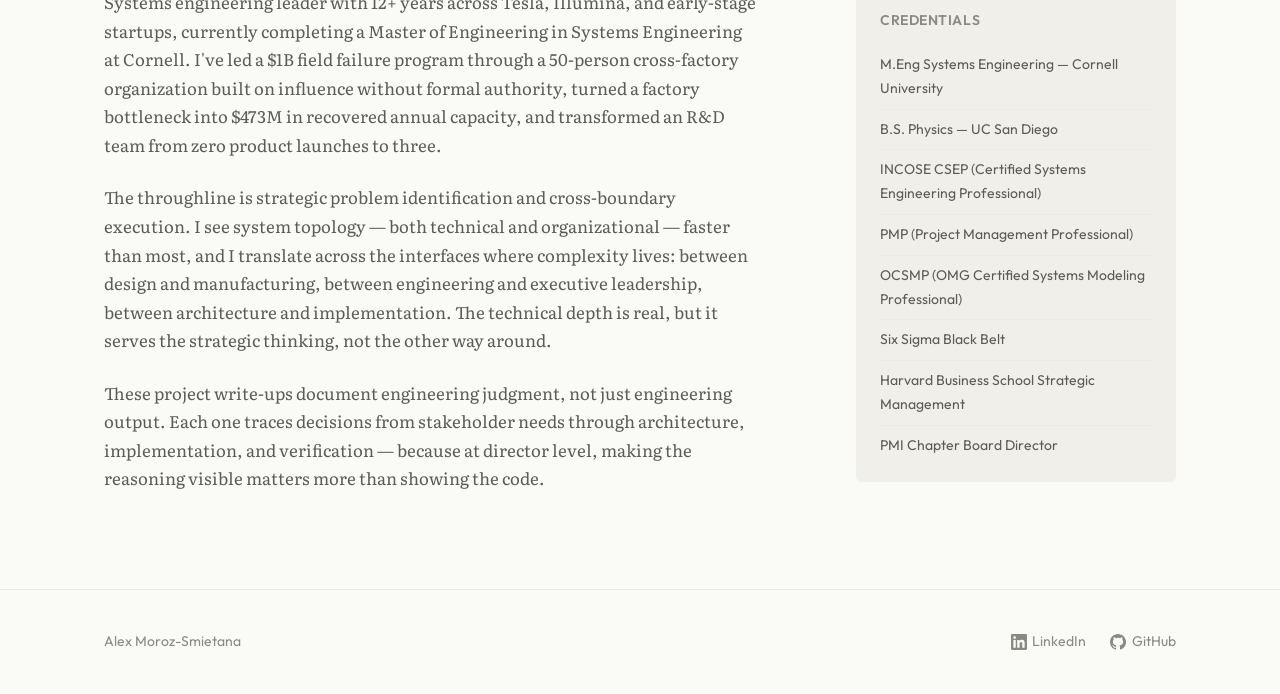
==== commit 2495bf58: "Add Part I / Part II dividers; correct analysis date from Jan 2025 to Jan 2026" ====
--- a/index.html
+++ b/index.html
@@ -155,10 +155,10 @@
                 <a href="research/intel-strategic-analysis.html" class="project-card">
                     <div class="card-tag-row">
                         <span class="card-tag">Strategic Analysis</span>
-                        <span class="card-date">January 2025</span>
+                        <span class="card-date">January 2026</span>
                     </div>
                     <h3 class="card-title">Intel's Strategic Inflection Point</h3>
-                    <p class="card-desc">A diagnosis of Intel's competitive position built for Harvard Business School coursework in January 2025. The financial picture looked like terminal decline; the underlying architecture told a different story. Intel had every resource it needed to compete &mdash; what it lacked was the organizational architecture to deploy them. The structural fixes prescribed in the analysis are now Intel's stated strategy under Lip-Bu Tan.</p>
+                    <p class="card-desc">A diagnosis of Intel's competitive position built for Harvard Business School coursework in January 2026. The financial picture looked like terminal decline; the underlying architecture told a different story. Intel had every resource it needed to compete &mdash; what it lacked was the organizational architecture to deploy them. The structural fixes prescribed in the analysis are now Intel's stated strategy under Lip-Bu Tan.</p>
                     <span class="card-link">Read the analysis &rarr;</span>
                 </a>
             </div>
--- a/css/style.css
+++ b/css/style.css
@@ -782,7 +782,8 @@
    LIGHTBOX
    ============================================ */
 
-.figure img {
+.figure img,
+.research-figure img {
     cursor: pointer;
 }
 
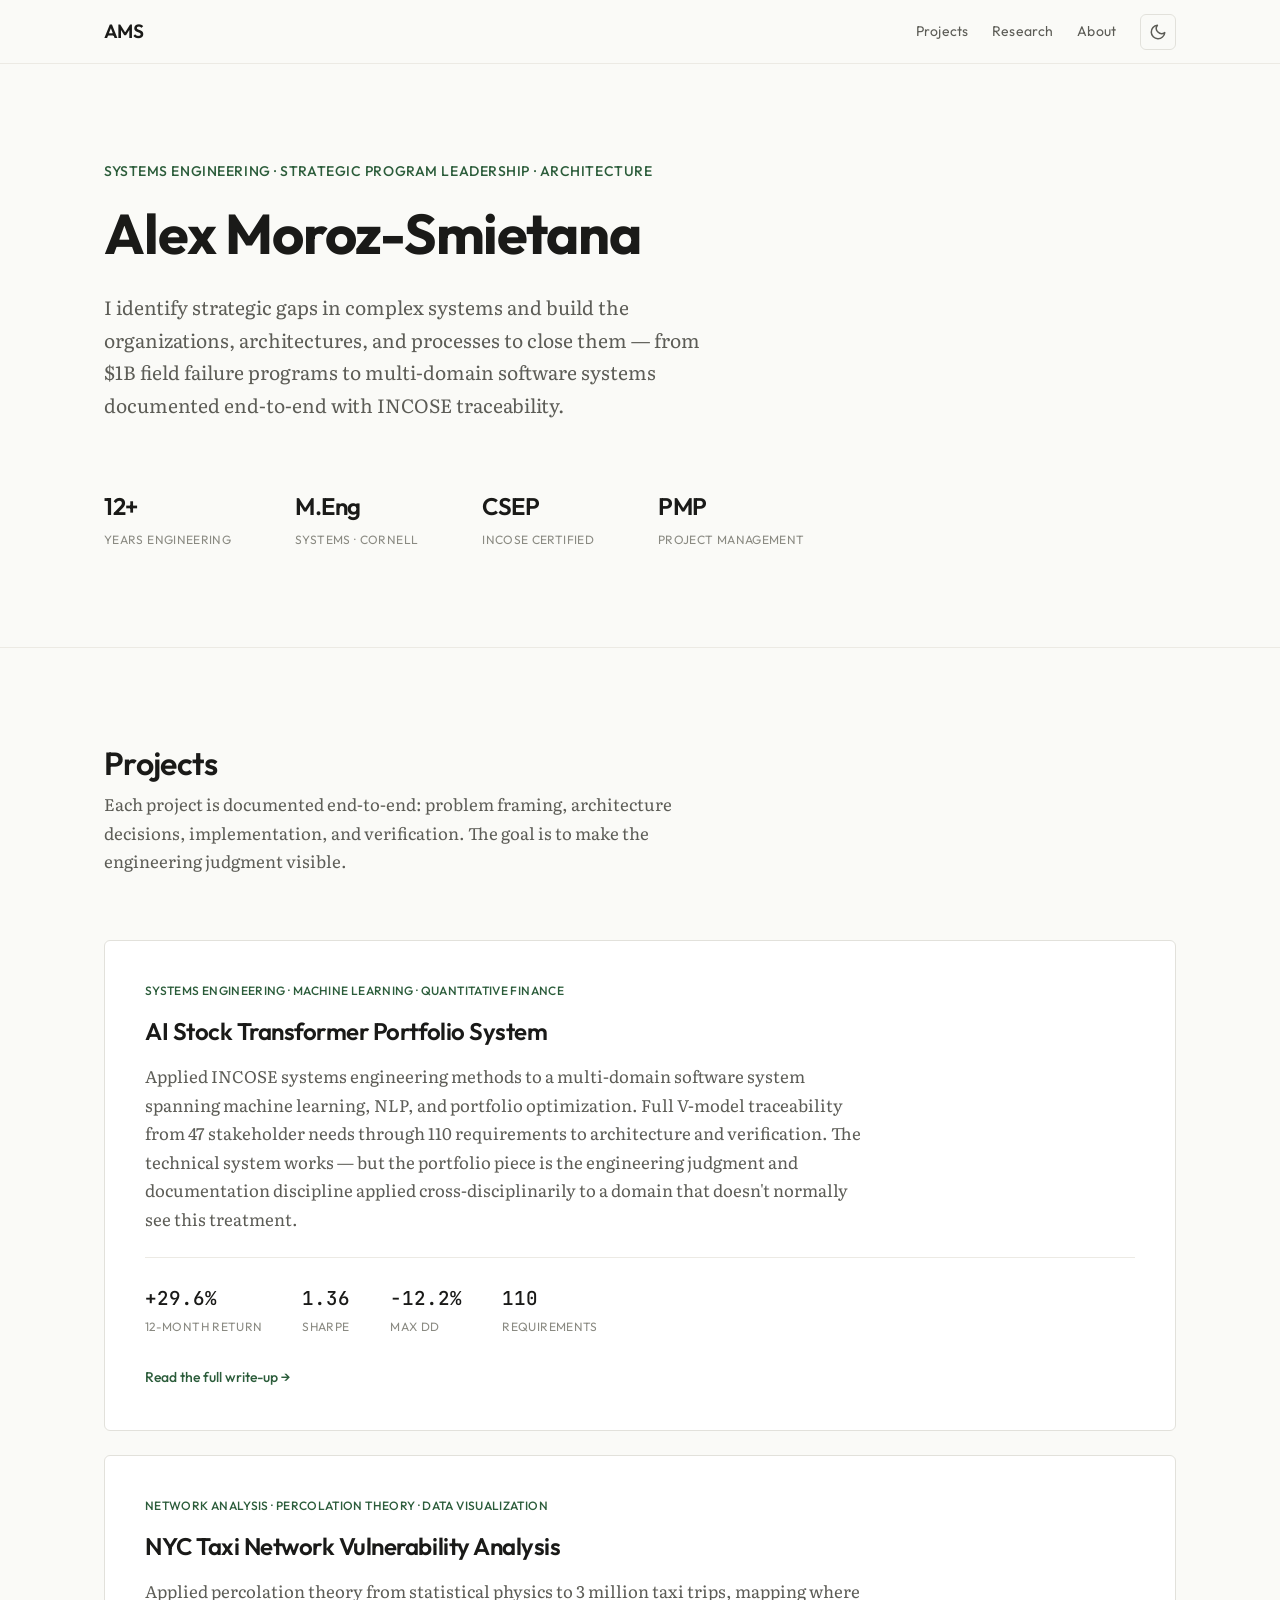
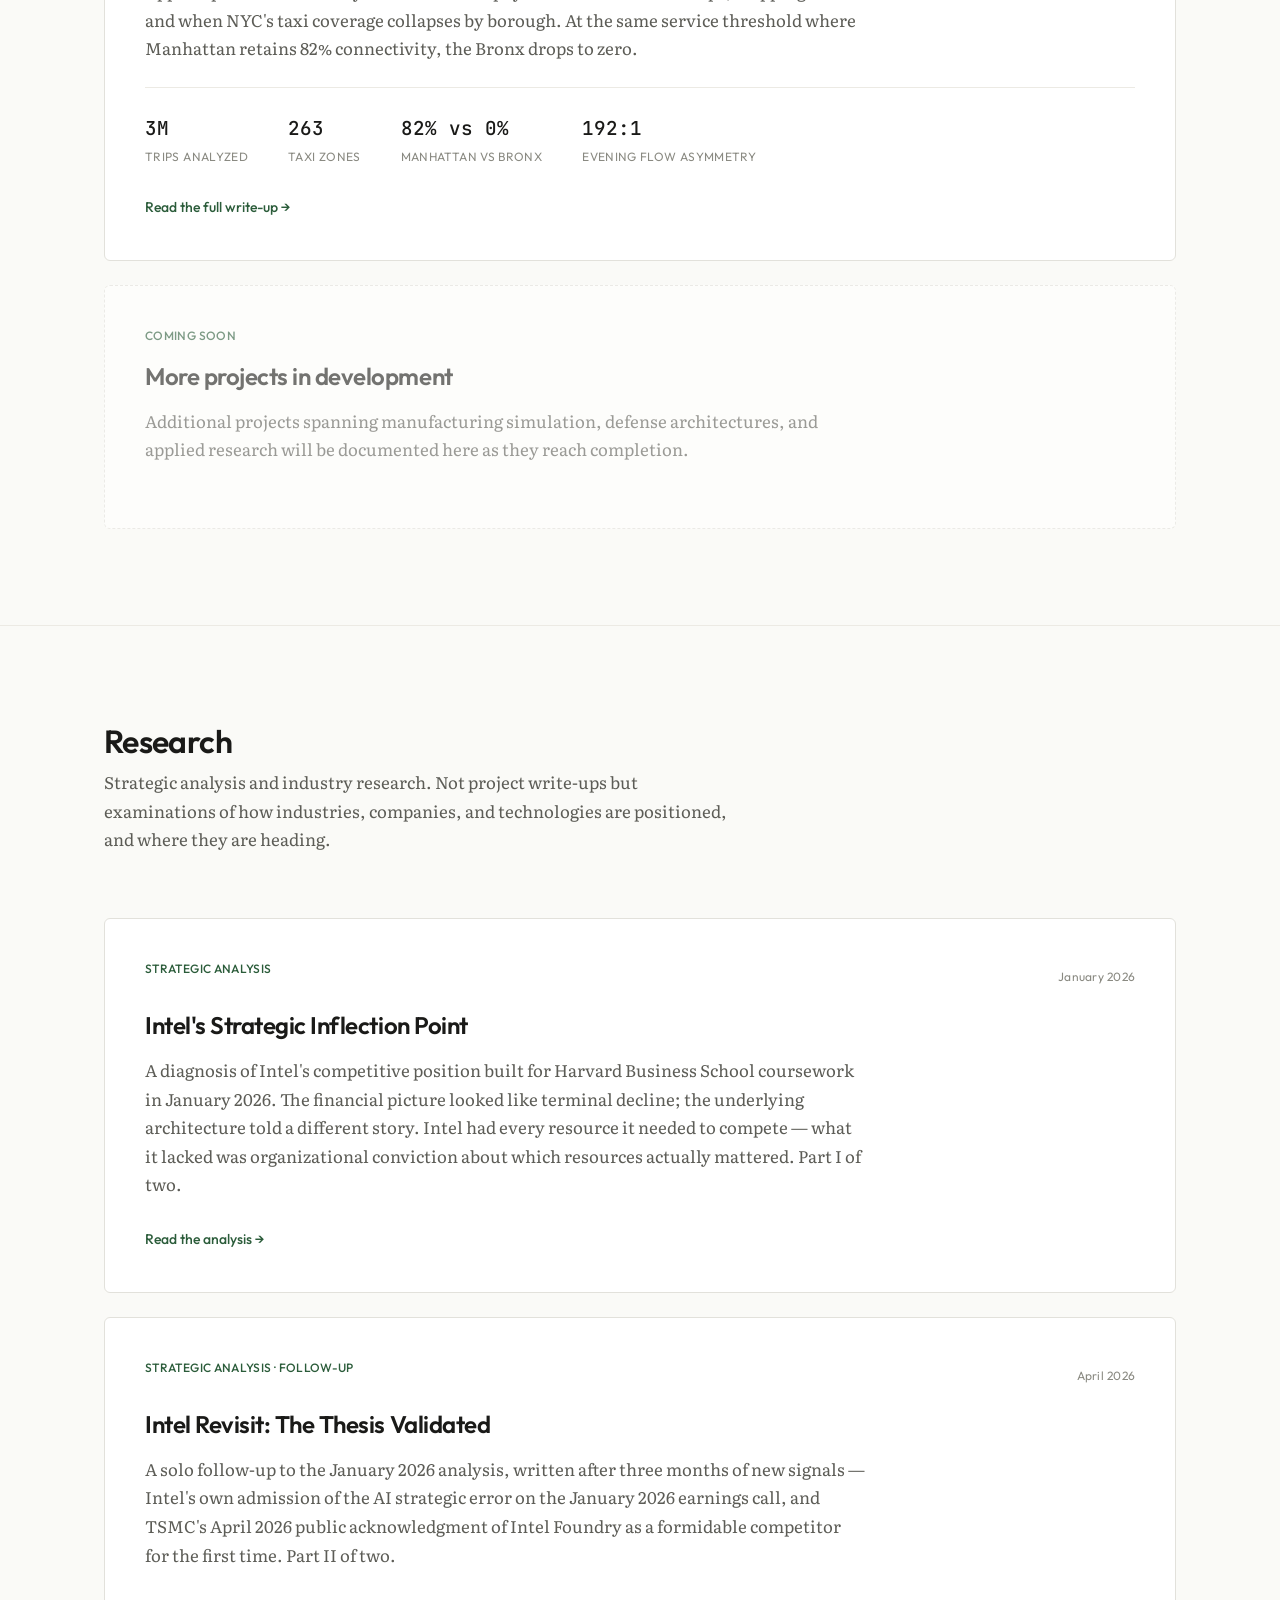
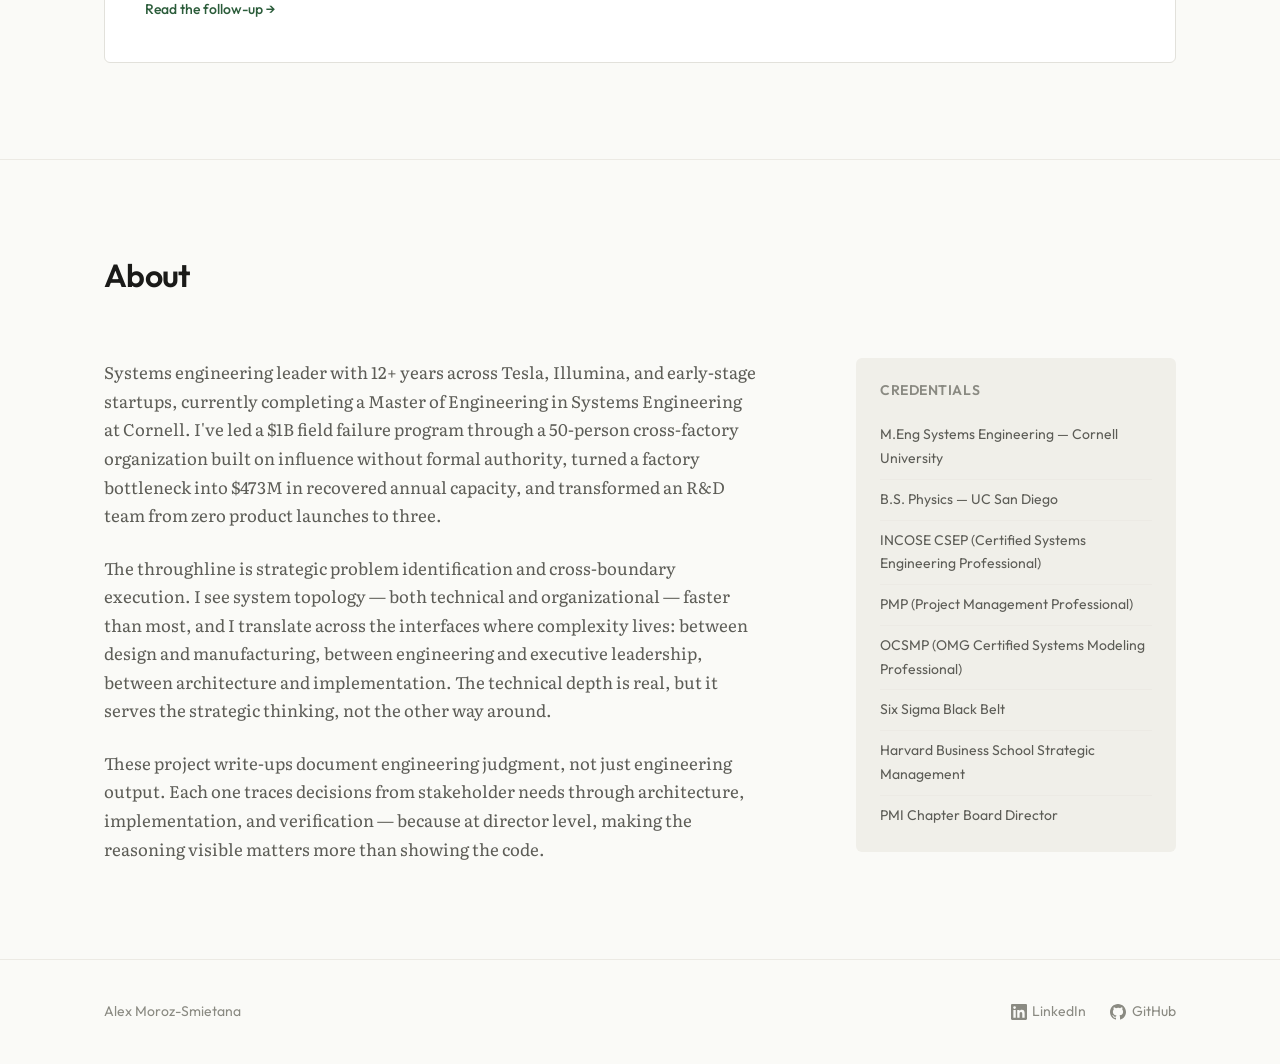
==== commit 439587d0: "Split Intel research into Part I (team, Jan 2026) and Part II (solo follow-up, Apr 2026) with cross-" ====
--- a/index.html
+++ b/index.html
@@ -152,14 +152,26 @@
             </div>
 
             <div class="research-grid">
+                <!-- Card 1: Intel Part I (team, January 2026) -->
                 <a href="research/intel-strategic-analysis.html" class="project-card">
                     <div class="card-tag-row">
                         <span class="card-tag">Strategic Analysis</span>
                         <span class="card-date">January 2026</span>
                     </div>
                     <h3 class="card-title">Intel's Strategic Inflection Point</h3>
-                    <p class="card-desc">A diagnosis of Intel's competitive position built for Harvard Business School coursework in January 2026. The financial picture looked like terminal decline; the underlying architecture told a different story. Intel had every resource it needed to compete &mdash; what it lacked was the organizational architecture to deploy them. The structural fixes prescribed in the analysis are now Intel's stated strategy under Lip-Bu Tan.</p>
+                    <p class="card-desc">A diagnosis of Intel's competitive position built for Harvard Business School coursework in January 2026. The financial picture looked like terminal decline; the underlying architecture told a different story. Intel had every resource it needed to compete &mdash; what it lacked was organizational conviction about which resources actually mattered. Part I of two.</p>
                     <span class="card-link">Read the analysis &rarr;</span>
+                </a>
+
+                <!-- Card 2: Intel Part II (solo follow-up, April 2026) -->
+                <a href="research/intel-revisit.html" class="project-card">
+                    <div class="card-tag-row">
+                        <span class="card-tag">Strategic Analysis &middot; Follow-up</span>
+                        <span class="card-date">April 2026</span>
+                    </div>
+                    <h3 class="card-title">Intel Revisit: The Thesis Validated</h3>
+                    <p class="card-desc">A solo follow-up to the January 2026 analysis, written after three months of new signals &mdash; Intel's own admission of the AI strategic error on the January 2026 earnings call, and TSMC's April 2026 public acknowledgment of Intel Foundry as a formidable competitor for the first time. Part II of two.</p>
+                    <span class="card-link">Read the follow-up &rarr;</span>
                 </a>
             </div>
         </div>
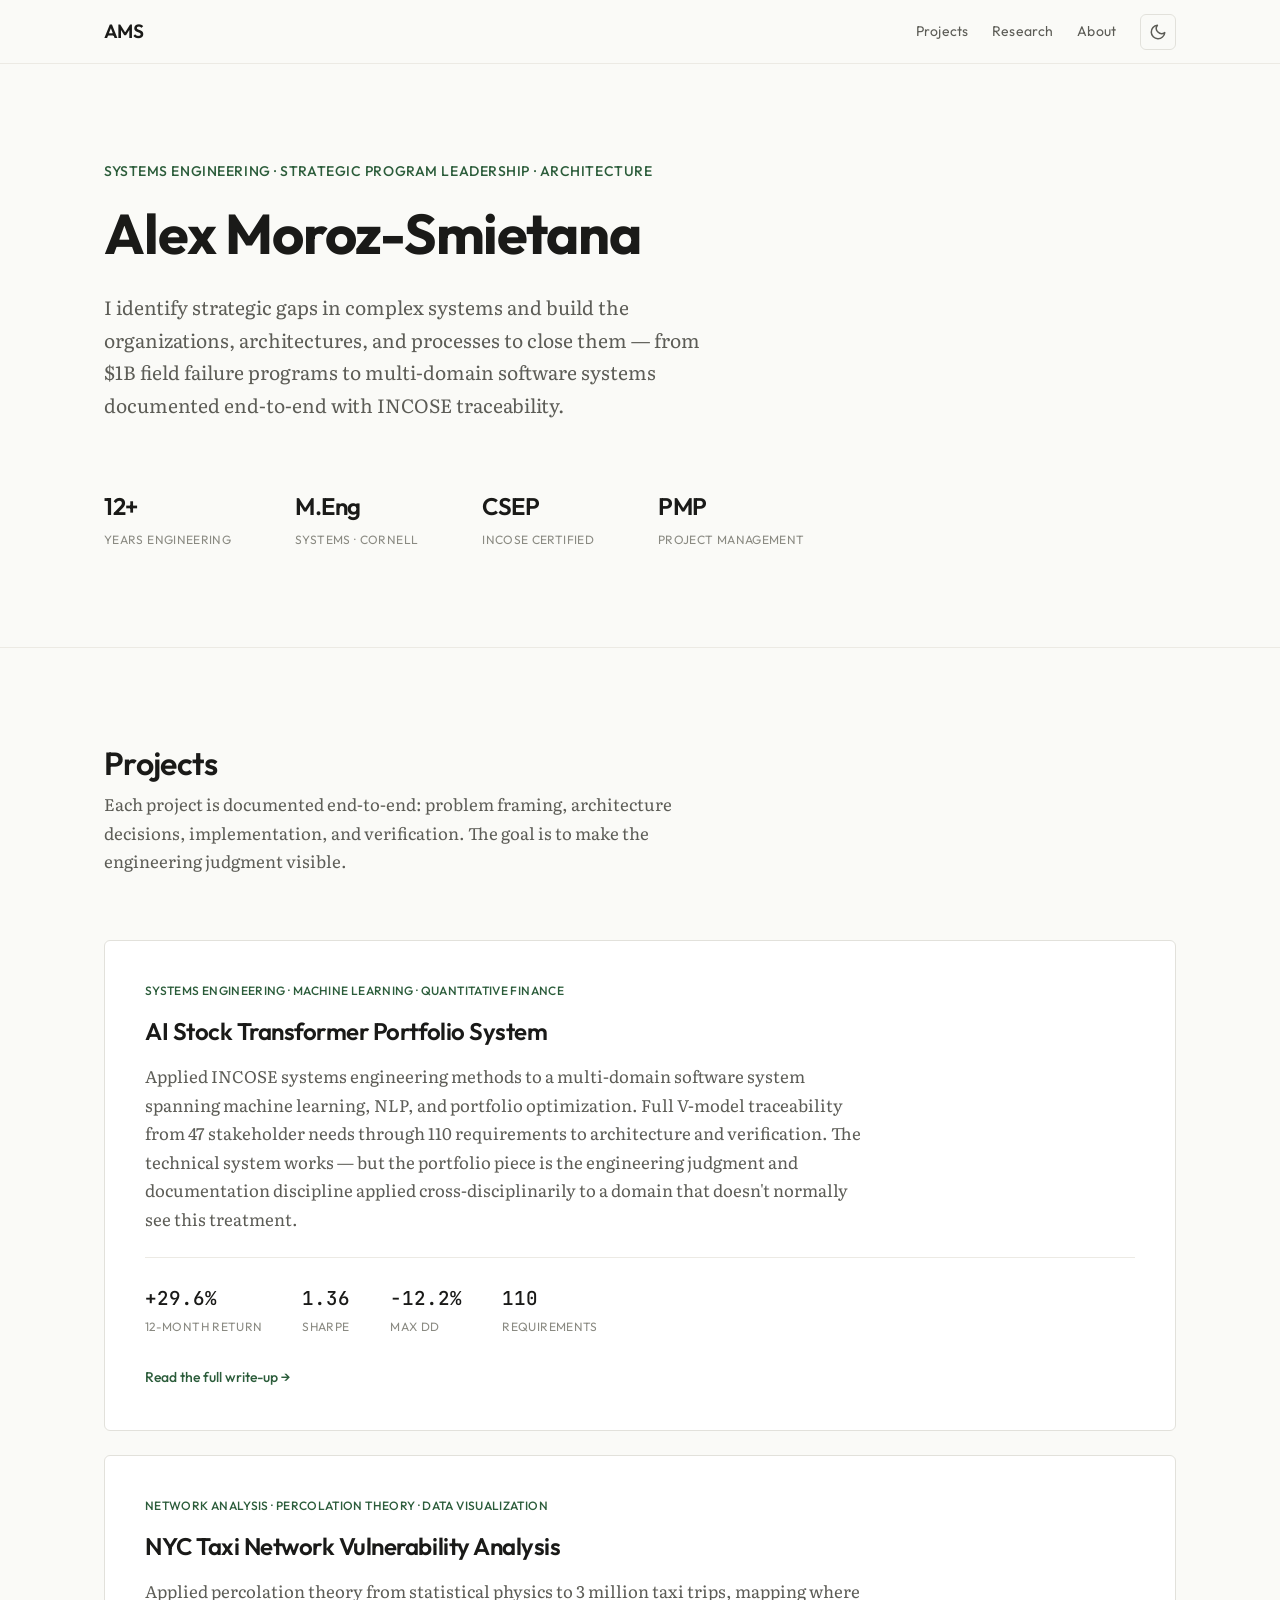
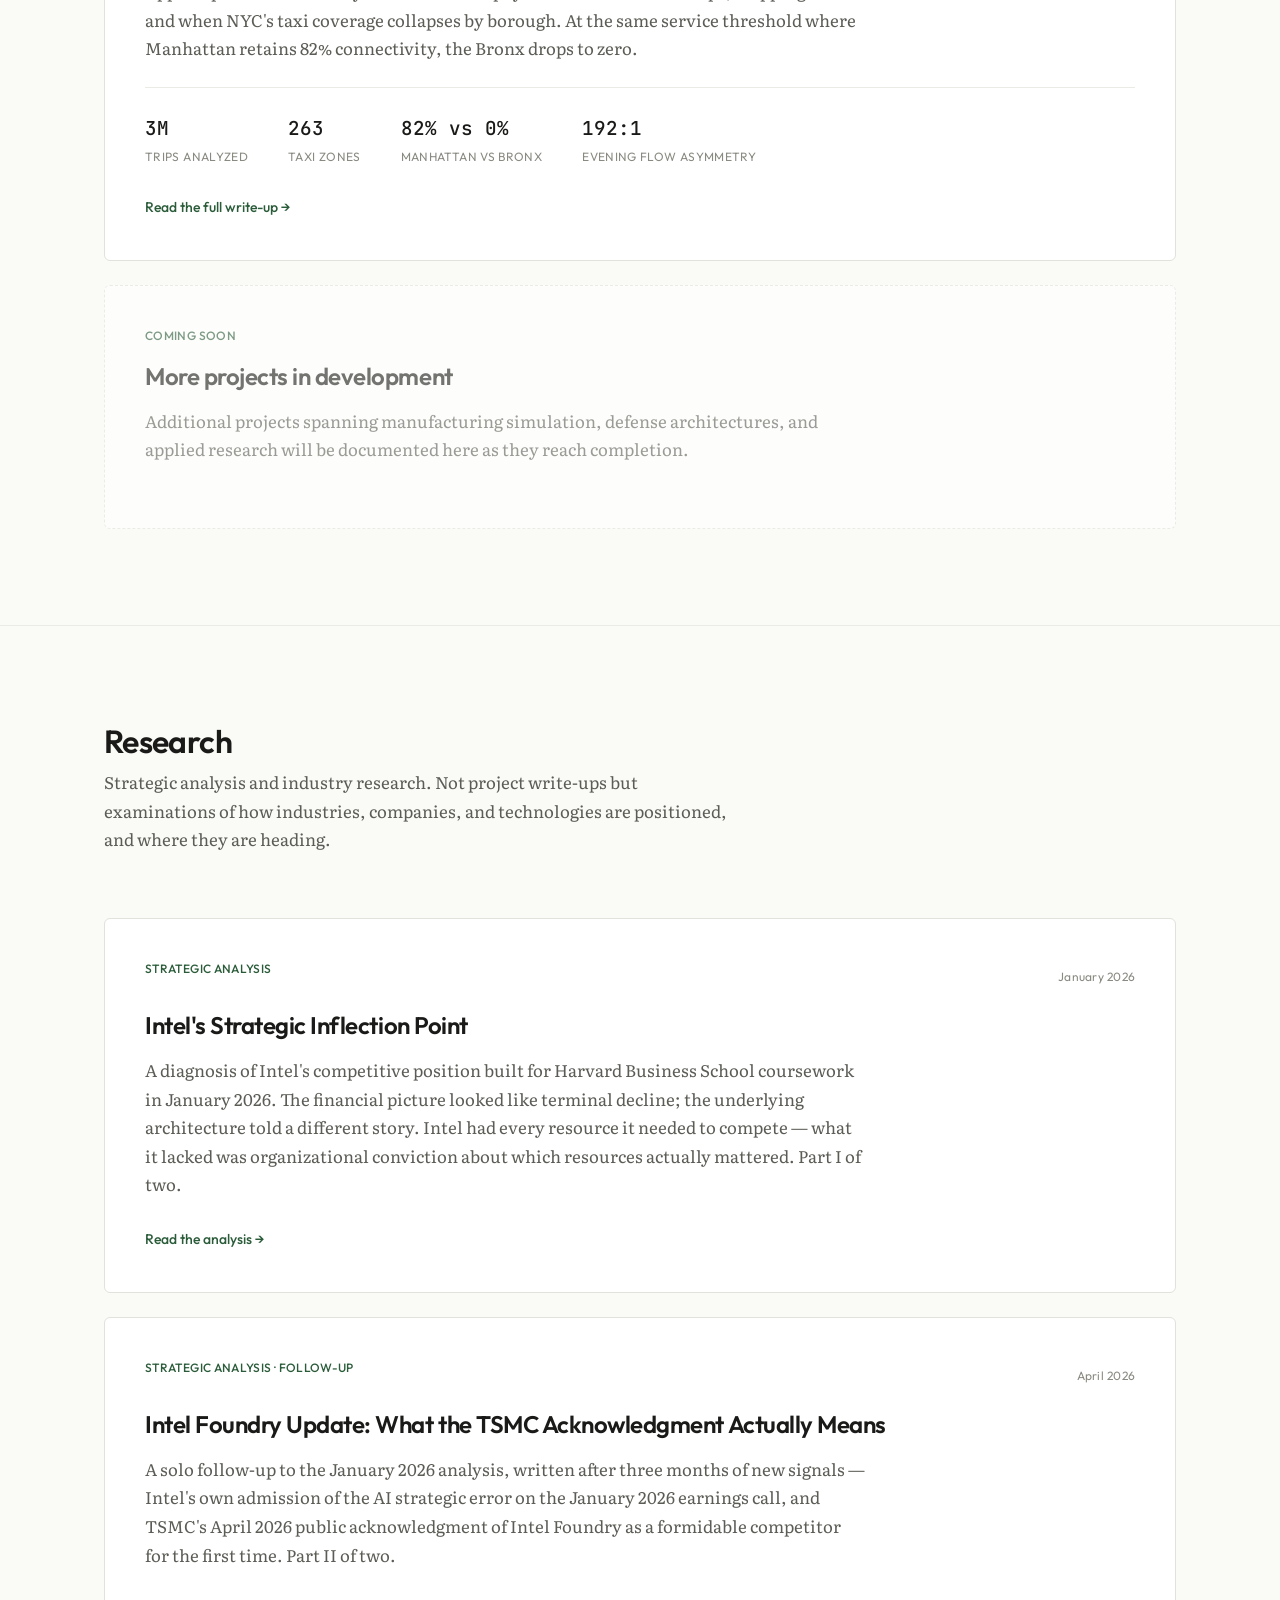
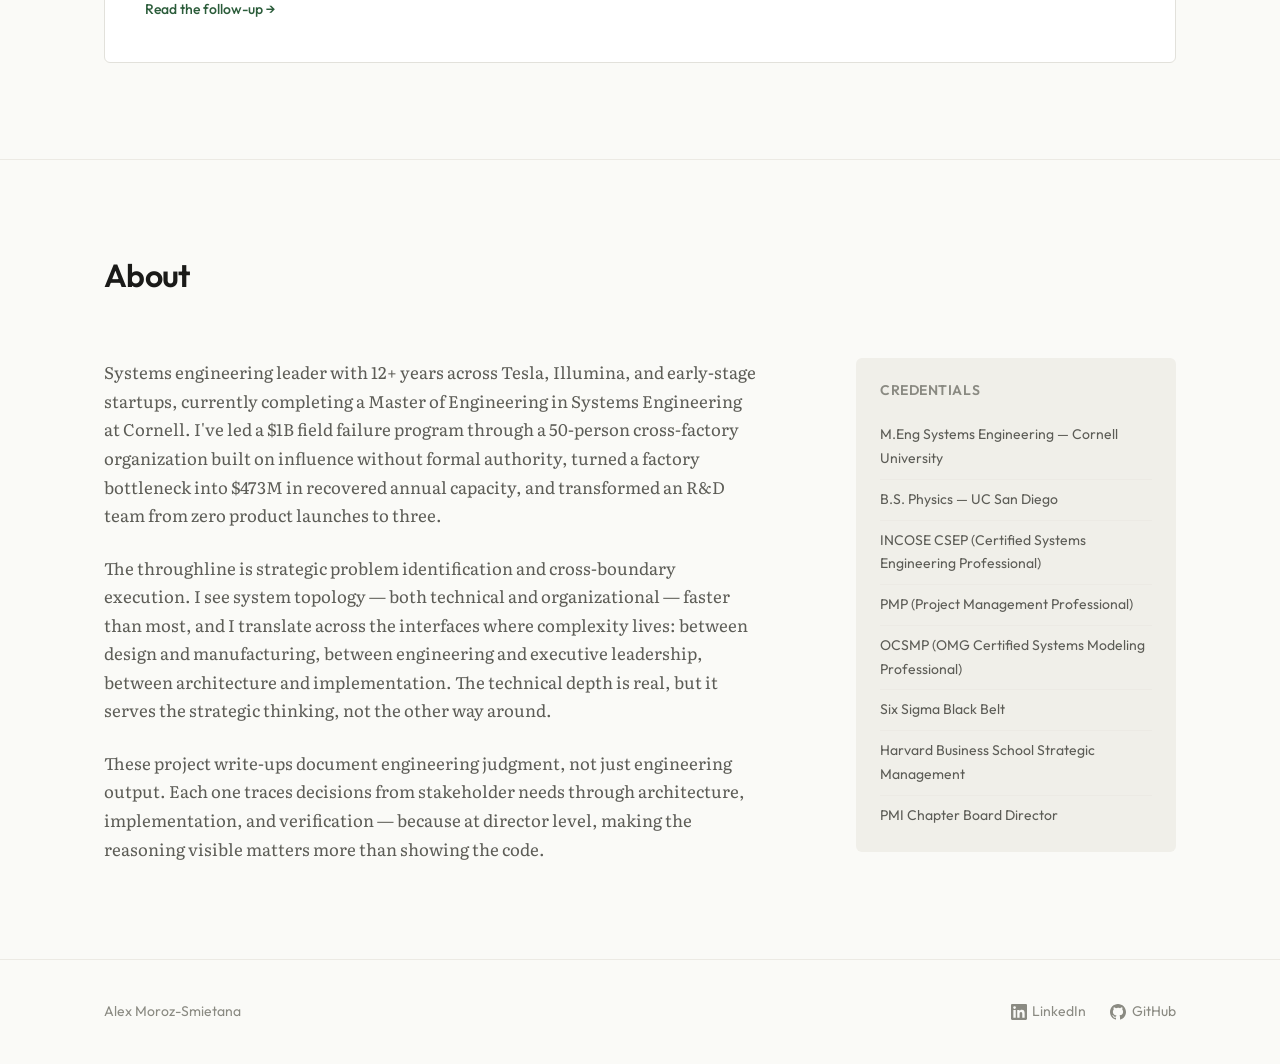
==== commit ec505c38: "Rename Part II to "Intel Foundry Update: What the TSMC Acknowledgment Actually Means"" ====
--- a/index.html
+++ b/index.html
@@ -169,7 +169,7 @@
                         <span class="card-tag">Strategic Analysis &middot; Follow-up</span>
                         <span class="card-date">April 2026</span>
                     </div>
-                    <h3 class="card-title">Intel Revisit: The Thesis Validated</h3>
+                    <h3 class="card-title">Intel Foundry Update: What the TSMC Acknowledgment Actually Means</h3>
                     <p class="card-desc">A solo follow-up to the January 2026 analysis, written after three months of new signals &mdash; Intel's own admission of the AI strategic error on the January 2026 earnings call, and TSMC's April 2026 public acknowledgment of Intel Foundry as a formidable competitor for the first time. Part II of two.</p>
                     <span class="card-link">Read the follow-up &rarr;</span>
                 </a>
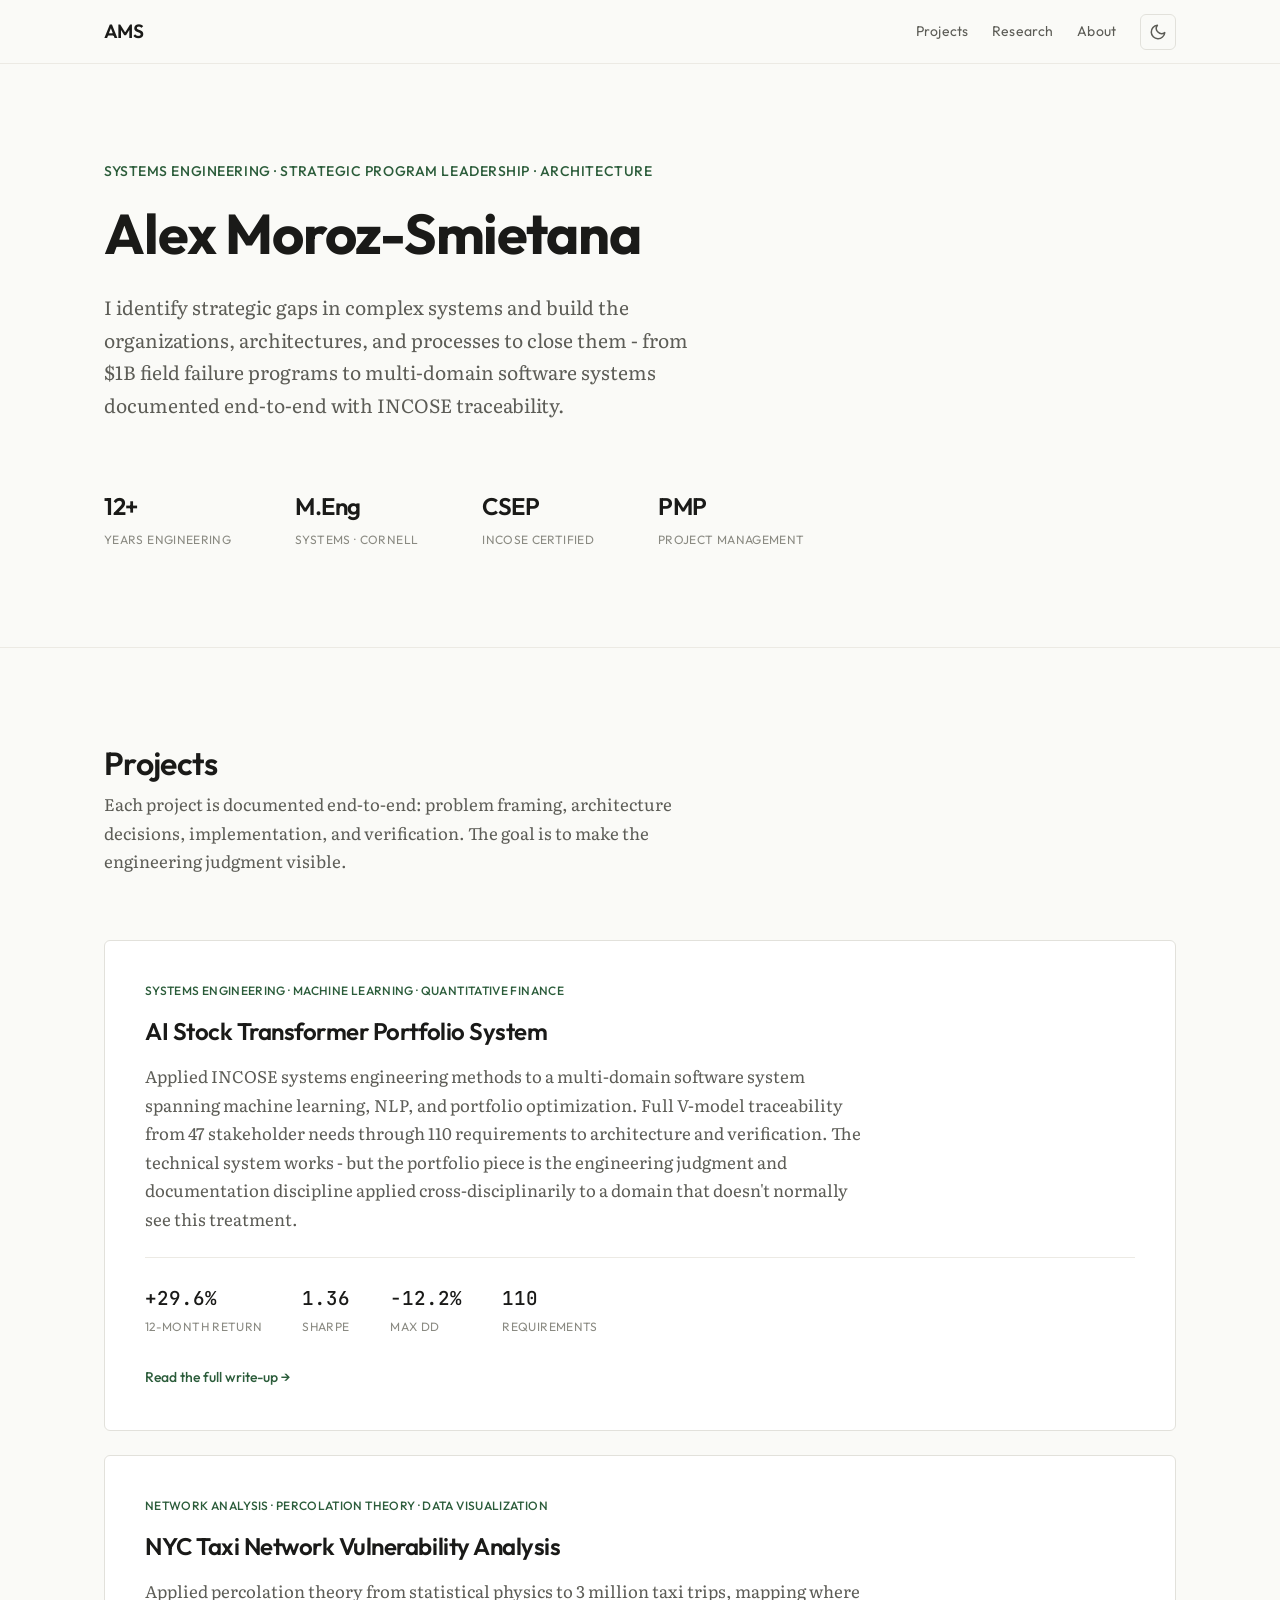
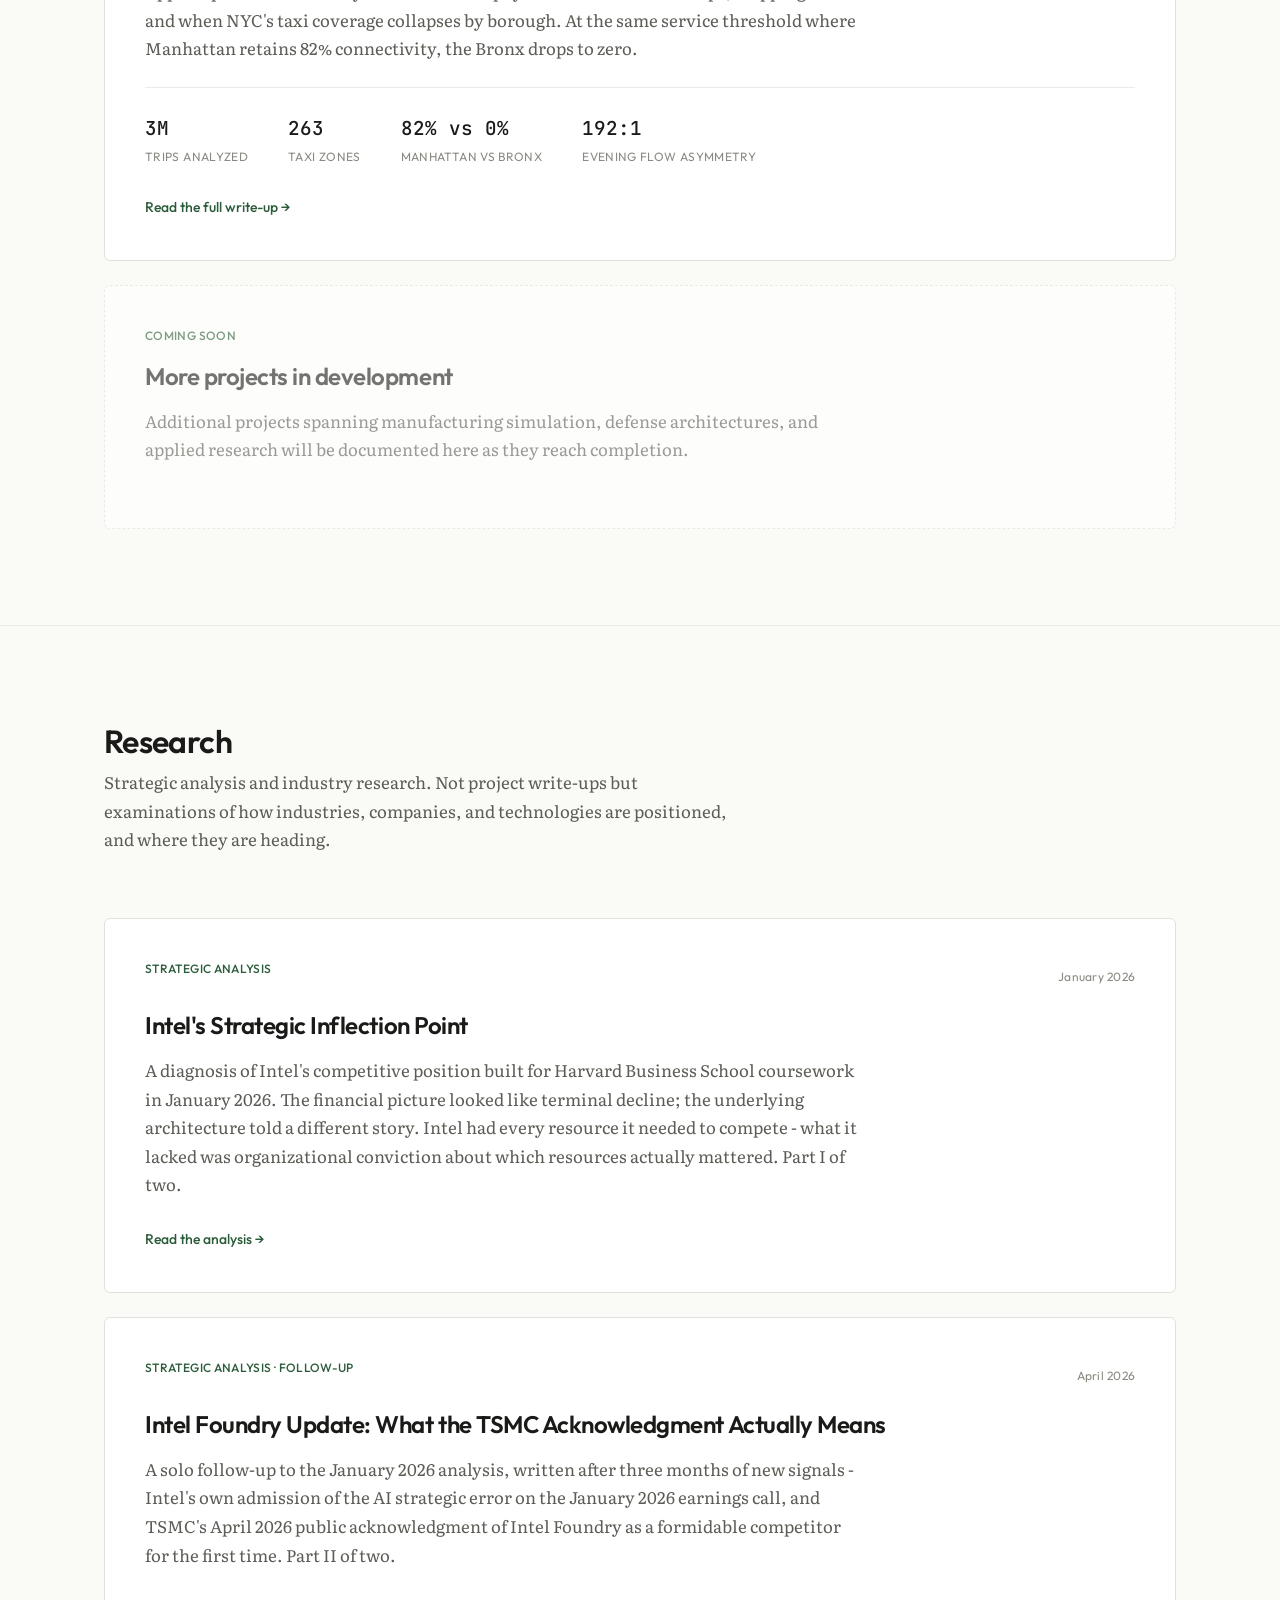
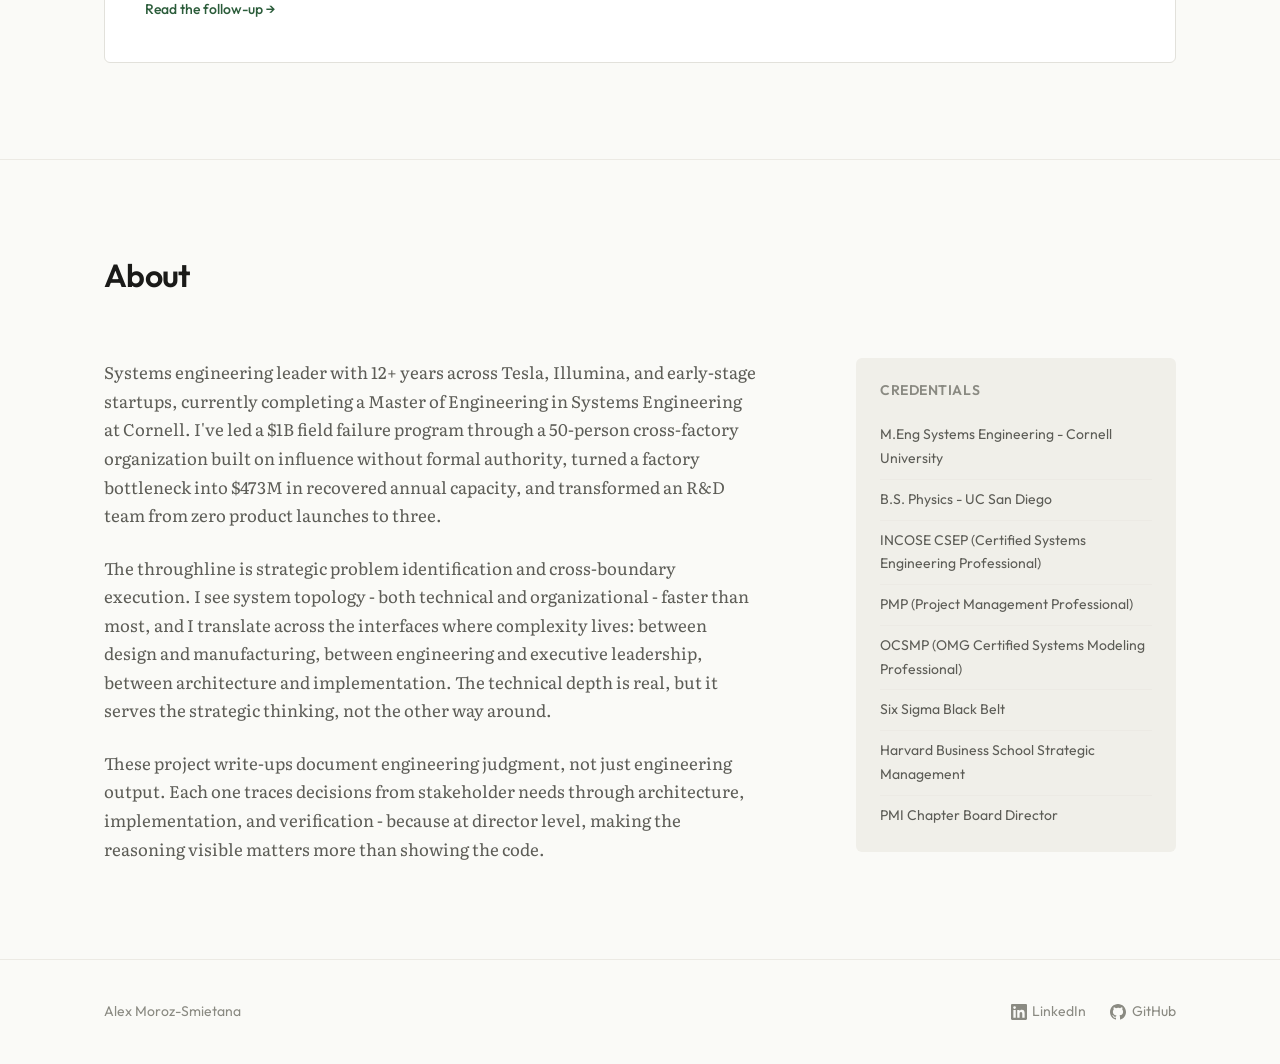
==== commit 6970ab5f: "Replace em dashes with regular dashes site-wide" ====
--- a/index.html
+++ b/index.html
@@ -3,7 +3,7 @@
 <head>
     <meta charset="UTF-8">
     <meta name="viewport" content="width=device-width, initial-scale=1.0">
-    <title>Alex Moroz-Smietana — Systems Engineering & Architecture</title>
+    <title>Alex Moroz-Smietana - Systems Engineering & Architecture</title>
     <meta name="description" content="Systems engineer and architect. Director-level engineering leadership, MBSE, and complex system design.">
     <link rel="preconnect" href="https://fonts.googleapis.com">
     <link rel="preconnect" href="https://fonts.gstatic.com" crossorigin>
@@ -49,7 +49,7 @@
             <div class="hero-content">
                 <p class="hero-label">Systems Engineering · Strategic Program Leadership · Architecture</p>
                 <h1 class="hero-title">Alex Moroz-Smietana</h1>
-                <p class="hero-subtitle">I identify strategic gaps in complex systems and build the organizations, architectures, and processes to close them — from $1B field failure programs to multi-domain software systems documented end-to-end with INCOSE traceability.</p>
+                <p class="hero-subtitle">I identify strategic gaps in complex systems and build the organizations, architectures, and processes to close them - from $1B field failure programs to multi-domain software systems documented end-to-end with INCOSE traceability.</p>
             </div>
             <div class="hero-credentials">
                 <div class="credential">
@@ -85,7 +85,7 @@
                 <a href="projects/stock-transformer.html" class="project-card">
                     <div class="card-tag">Systems Engineering · Machine Learning · Quantitative Finance</div>
                     <h3 class="card-title">AI Stock Transformer Portfolio System</h3>
-                    <p class="card-desc">Applied INCOSE systems engineering methods to a multi-domain software system spanning machine learning, NLP, and portfolio optimization. Full V-model traceability from 47 stakeholder needs through 110 requirements to architecture and verification. The technical system works — but the portfolio piece is the engineering judgment and documentation discipline applied cross-disciplinarily to a domain that doesn't normally see this treatment.</p>
+                    <p class="card-desc">Applied INCOSE systems engineering methods to a multi-domain software system spanning machine learning, NLP, and portfolio optimization. Full V-model traceability from 47 stakeholder needs through 110 requirements to architecture and verification. The technical system works - but the portfolio piece is the engineering judgment and documentation discipline applied cross-disciplinarily to a domain that doesn't normally see this treatment.</p>
                     <div class="card-metrics">
                         <div class="metric">
                             <span class="metric-value">+29.6%</span>
@@ -159,7 +159,7 @@
                         <span class="card-date">January 2026</span>
                     </div>
                     <h3 class="card-title">Intel's Strategic Inflection Point</h3>
-                    <p class="card-desc">A diagnosis of Intel's competitive position built for Harvard Business School coursework in January 2026. The financial picture looked like terminal decline; the underlying architecture told a different story. Intel had every resource it needed to compete &mdash; what it lacked was organizational conviction about which resources actually mattered. Part I of two.</p>
+                    <p class="card-desc">A diagnosis of Intel's competitive position built for Harvard Business School coursework in January 2026. The financial picture looked like terminal decline; the underlying architecture told a different story. Intel had every resource it needed to compete - what it lacked was organizational conviction about which resources actually mattered. Part I of two.</p>
                     <span class="card-link">Read the analysis &rarr;</span>
                 </a>
 
@@ -170,7 +170,7 @@
                         <span class="card-date">April 2026</span>
                     </div>
                     <h3 class="card-title">Intel Foundry Update: What the TSMC Acknowledgment Actually Means</h3>
-                    <p class="card-desc">A solo follow-up to the January 2026 analysis, written after three months of new signals &mdash; Intel's own admission of the AI strategic error on the January 2026 earnings call, and TSMC's April 2026 public acknowledgment of Intel Foundry as a formidable competitor for the first time. Part II of two.</p>
+                    <p class="card-desc">A solo follow-up to the January 2026 analysis, written after three months of new signals - Intel's own admission of the AI strategic error on the January 2026 earnings call, and TSMC's April 2026 public acknowledgment of Intel Foundry as a formidable competitor for the first time. Part II of two.</p>
                     <span class="card-link">Read the follow-up &rarr;</span>
                 </a>
             </div>
@@ -186,14 +186,14 @@
             <div class="about-content">
                 <div class="about-text">
                     <p>Systems engineering leader with 12+ years across Tesla, Illumina, and early-stage startups, currently completing a Master of Engineering in Systems Engineering at Cornell. I've led a $1B field failure program through a 50-person cross-factory organization built on influence without formal authority, turned a factory bottleneck into $473M in recovered annual capacity, and transformed an R&D team from zero product launches to three.</p>
-                    <p>The throughline is strategic problem identification and cross-boundary execution. I see system topology — both technical and organizational — faster than most, and I translate across the interfaces where complexity lives: between design and manufacturing, between engineering and executive leadership, between architecture and implementation. The technical depth is real, but it serves the strategic thinking, not the other way around.</p>
-                    <p>These project write-ups document engineering judgment, not just engineering output. Each one traces decisions from stakeholder needs through architecture, implementation, and verification — because at director level, making the reasoning visible matters more than showing the code.</p>
+                    <p>The throughline is strategic problem identification and cross-boundary execution. I see system topology - both technical and organizational - faster than most, and I translate across the interfaces where complexity lives: between design and manufacturing, between engineering and executive leadership, between architecture and implementation. The technical depth is real, but it serves the strategic thinking, not the other way around.</p>
+                    <p>These project write-ups document engineering judgment, not just engineering output. Each one traces decisions from stakeholder needs through architecture, implementation, and verification - because at director level, making the reasoning visible matters more than showing the code.</p>
                 </div>
                 <div class="about-certs">
                     <h3 class="about-certs-title">Credentials</h3>
                     <ul class="cert-list">
-                        <li>M.Eng Systems Engineering — Cornell University</li>
-                        <li>B.S. Physics — UC San Diego</li>
+                        <li>M.Eng Systems Engineering - Cornell University</li>
+                        <li>B.S. Physics - UC San Diego</li>
                         <li>INCOSE CSEP (Certified Systems Engineering Professional)</li>
                         <li>PMP (Project Management Professional)</li>
                         <li>OCSMP (OMG Certified Systems Modeling Professional)</li>
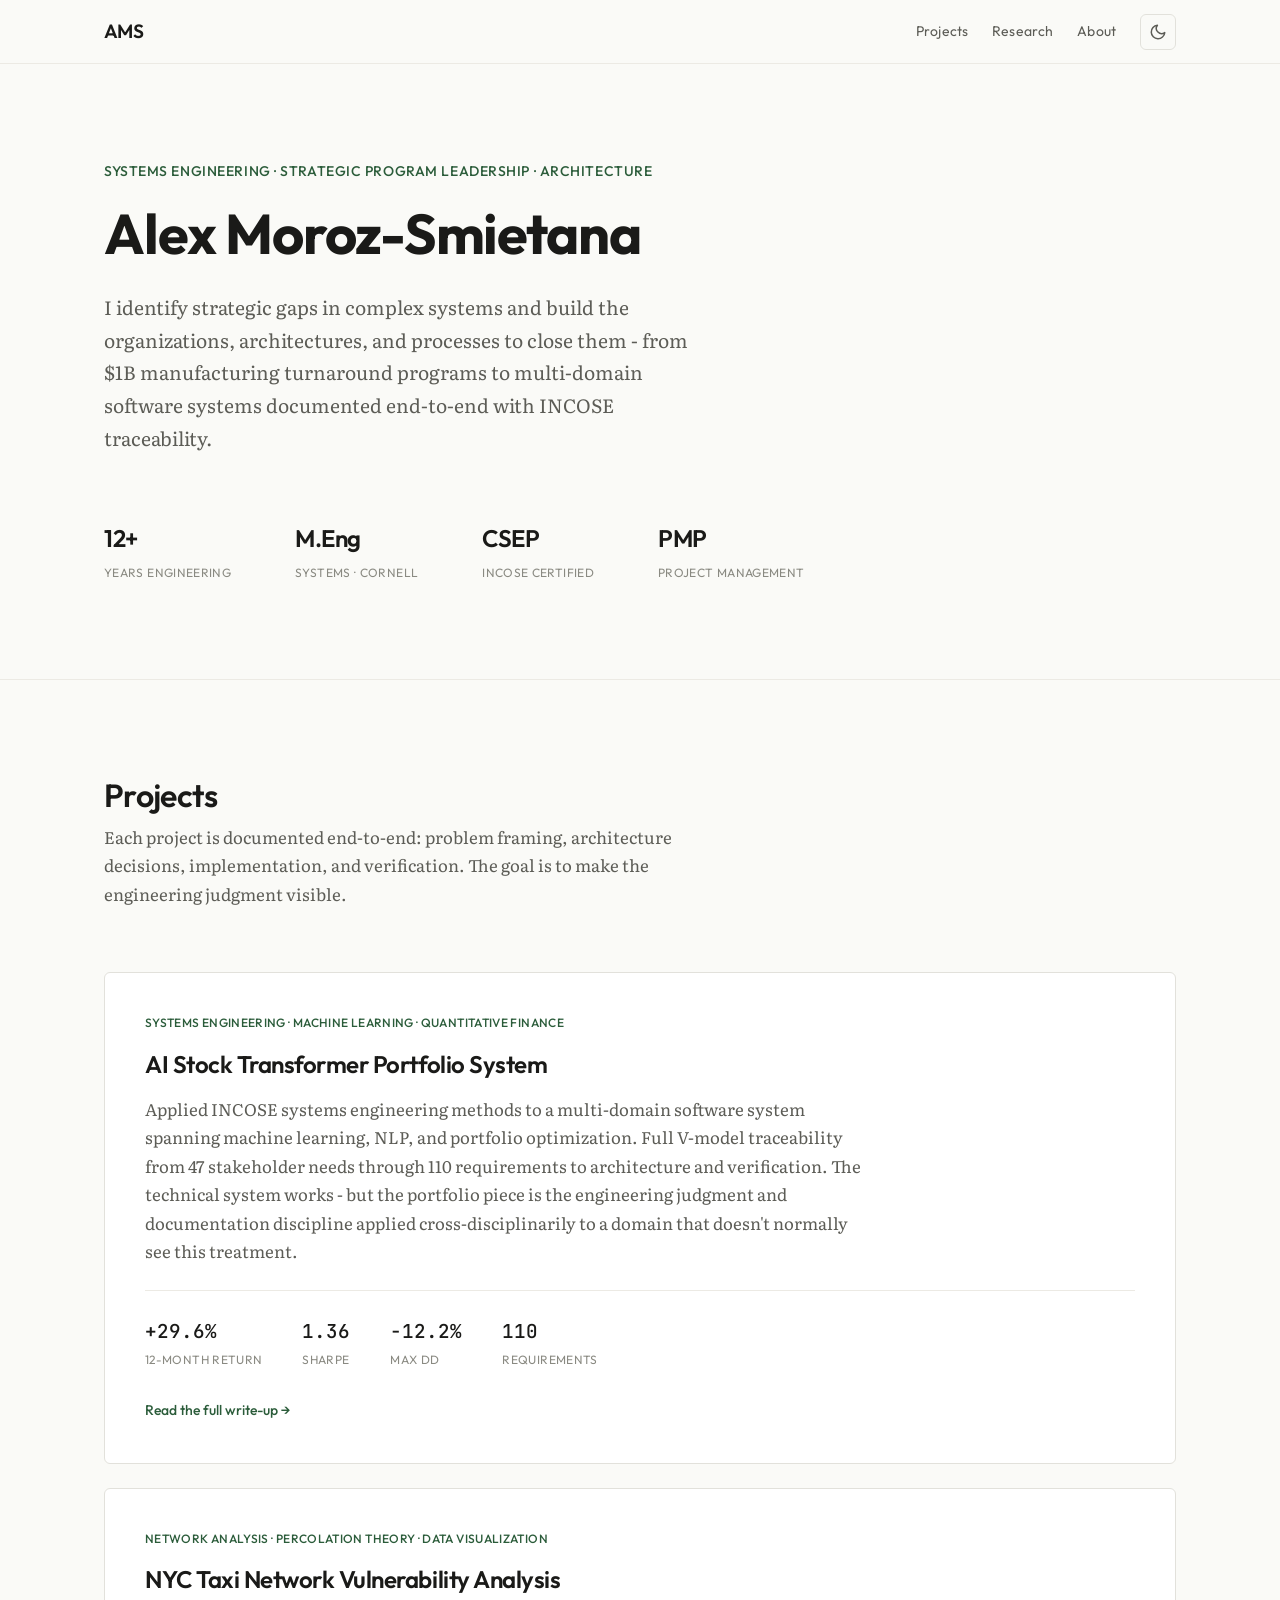
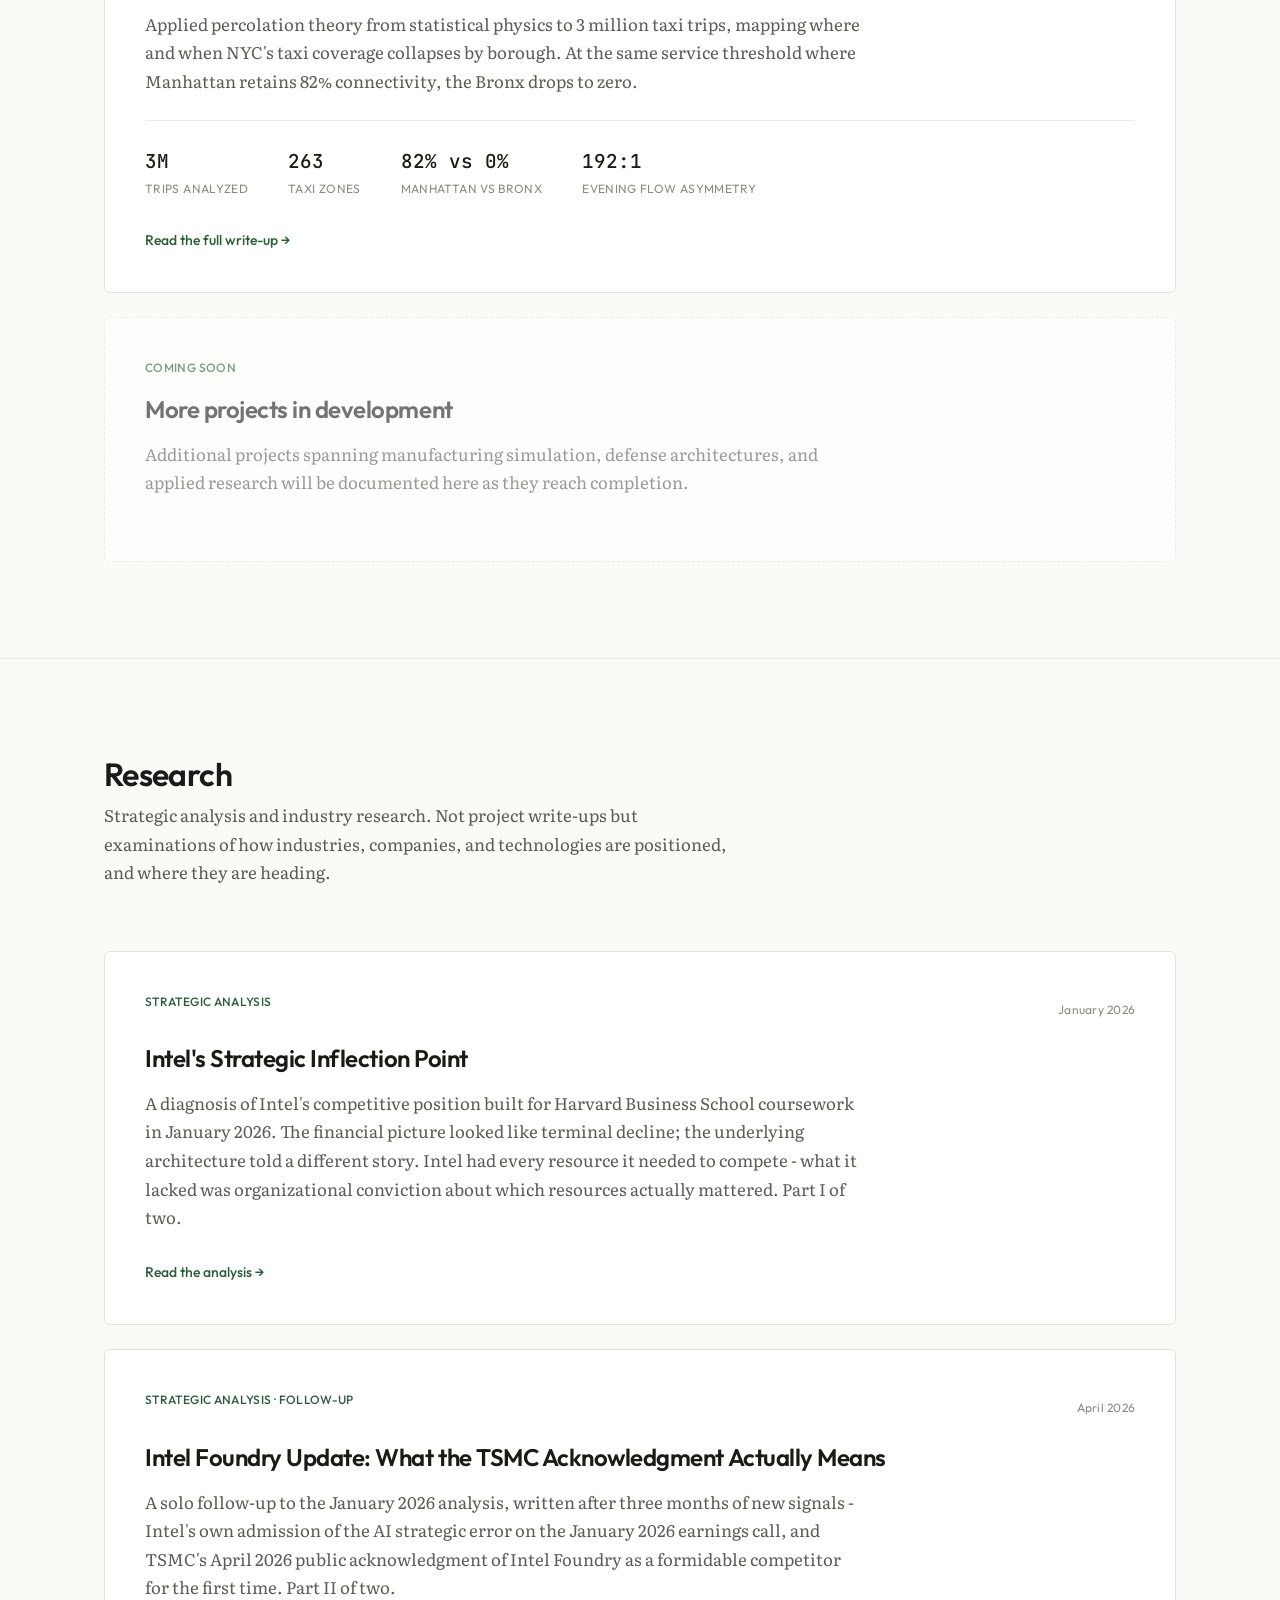
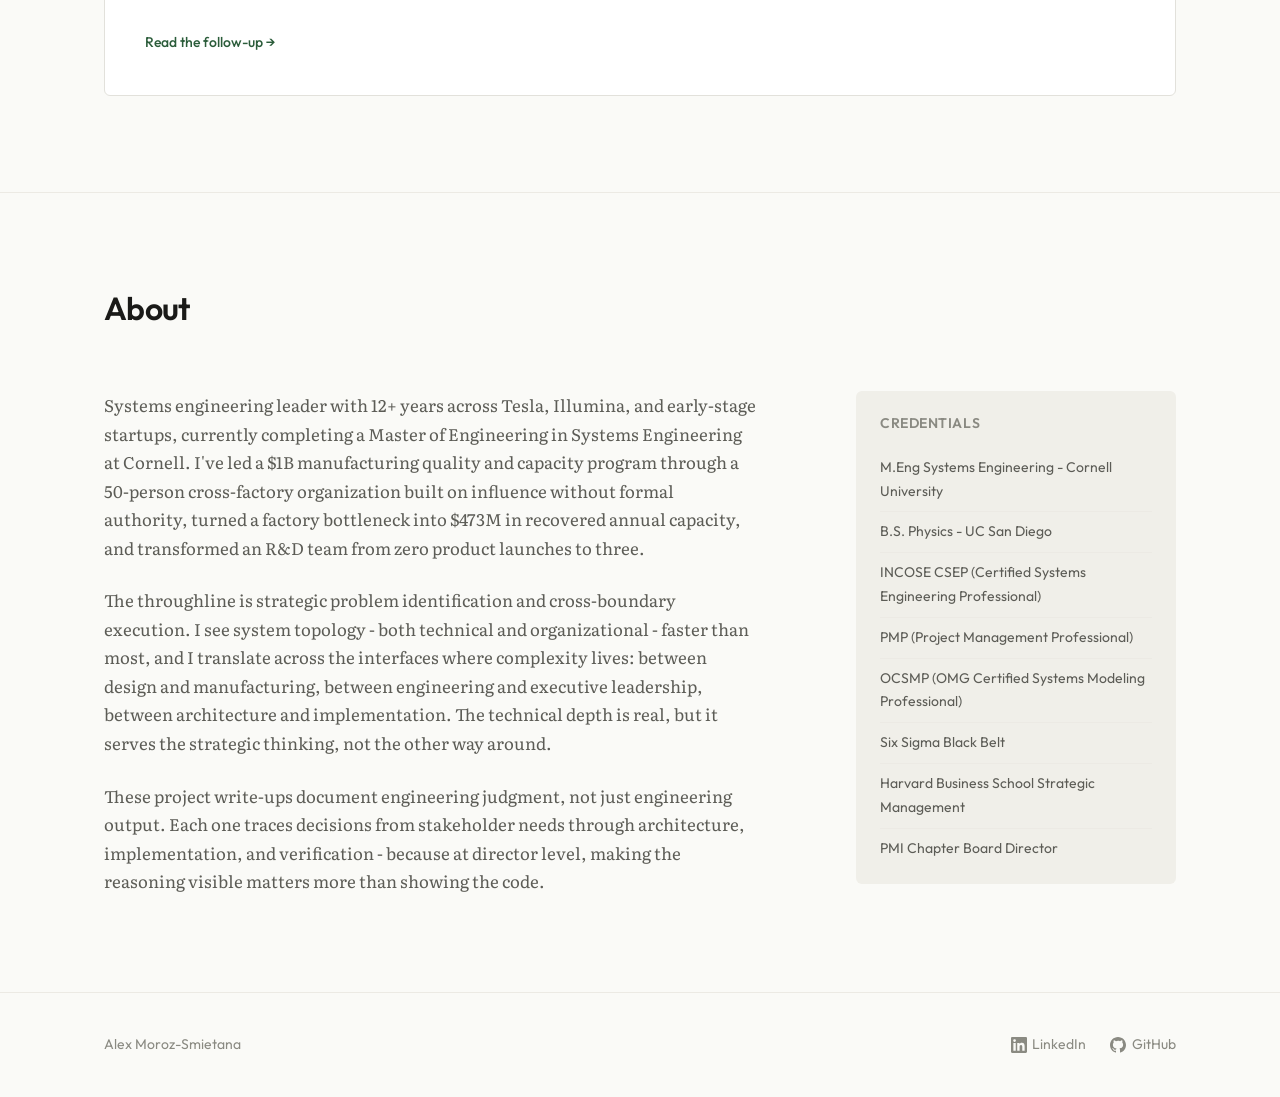
==== commit 8ee3bb9d: "Reframe $1B program language: business outcome over quality engineering Hero and About section now d" ====
--- a/index.html
+++ b/index.html
@@ -49,7 +49,7 @@
             <div class="hero-content">
                 <p class="hero-label">Systems Engineering · Strategic Program Leadership · Architecture</p>
                 <h1 class="hero-title">Alex Moroz-Smietana</h1>
-                <p class="hero-subtitle">I identify strategic gaps in complex systems and build the organizations, architectures, and processes to close them - from $1B field failure programs to multi-domain software systems documented end-to-end with INCOSE traceability.</p>
+                <p class="hero-subtitle">I identify strategic gaps in complex systems and build the organizations, architectures, and processes to close them - from $1B manufacturing turnaround programs to multi-domain software systems documented end-to-end with INCOSE traceability.</p>
             </div>
             <div class="hero-credentials">
                 <div class="credential">
@@ -185,7 +185,7 @@
             </div>
             <div class="about-content">
                 <div class="about-text">
-                    <p>Systems engineering leader with 12+ years across Tesla, Illumina, and early-stage startups, currently completing a Master of Engineering in Systems Engineering at Cornell. I've led a $1B field failure program through a 50-person cross-factory organization built on influence without formal authority, turned a factory bottleneck into $473M in recovered annual capacity, and transformed an R&D team from zero product launches to three.</p>
+                    <p>Systems engineering leader with 12+ years across Tesla, Illumina, and early-stage startups, currently completing a Master of Engineering in Systems Engineering at Cornell. I've led a $1B manufacturing quality and capacity program through a 50-person cross-factory organization built on influence without formal authority, turned a factory bottleneck into $473M in recovered annual capacity, and transformed an R&D team from zero product launches to three.</p>
                     <p>The throughline is strategic problem identification and cross-boundary execution. I see system topology - both technical and organizational - faster than most, and I translate across the interfaces where complexity lives: between design and manufacturing, between engineering and executive leadership, between architecture and implementation. The technical depth is real, but it serves the strategic thinking, not the other way around.</p>
                     <p>These project write-ups document engineering judgment, not just engineering output. Each one traces decisions from stakeholder needs through architecture, implementation, and verification - because at director level, making the reasoning visible matters more than showing the code.</p>
                 </div>
